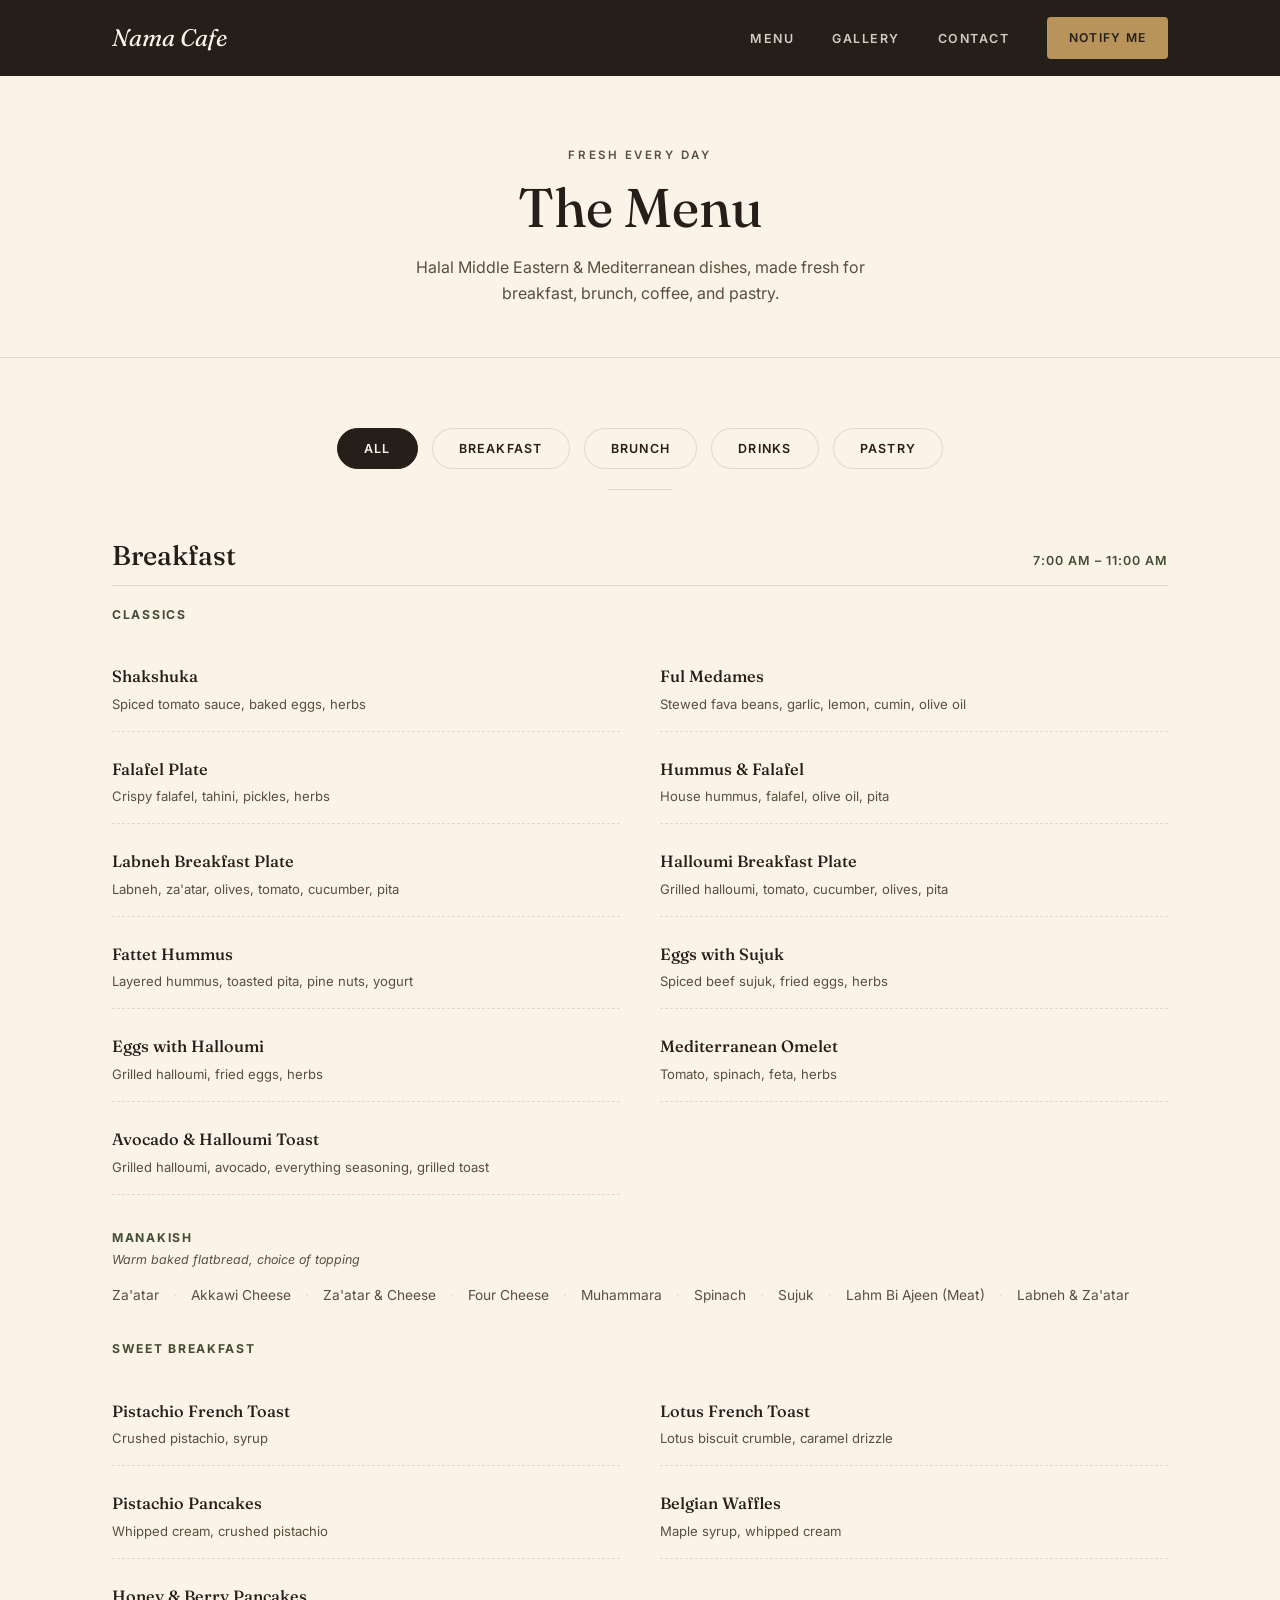
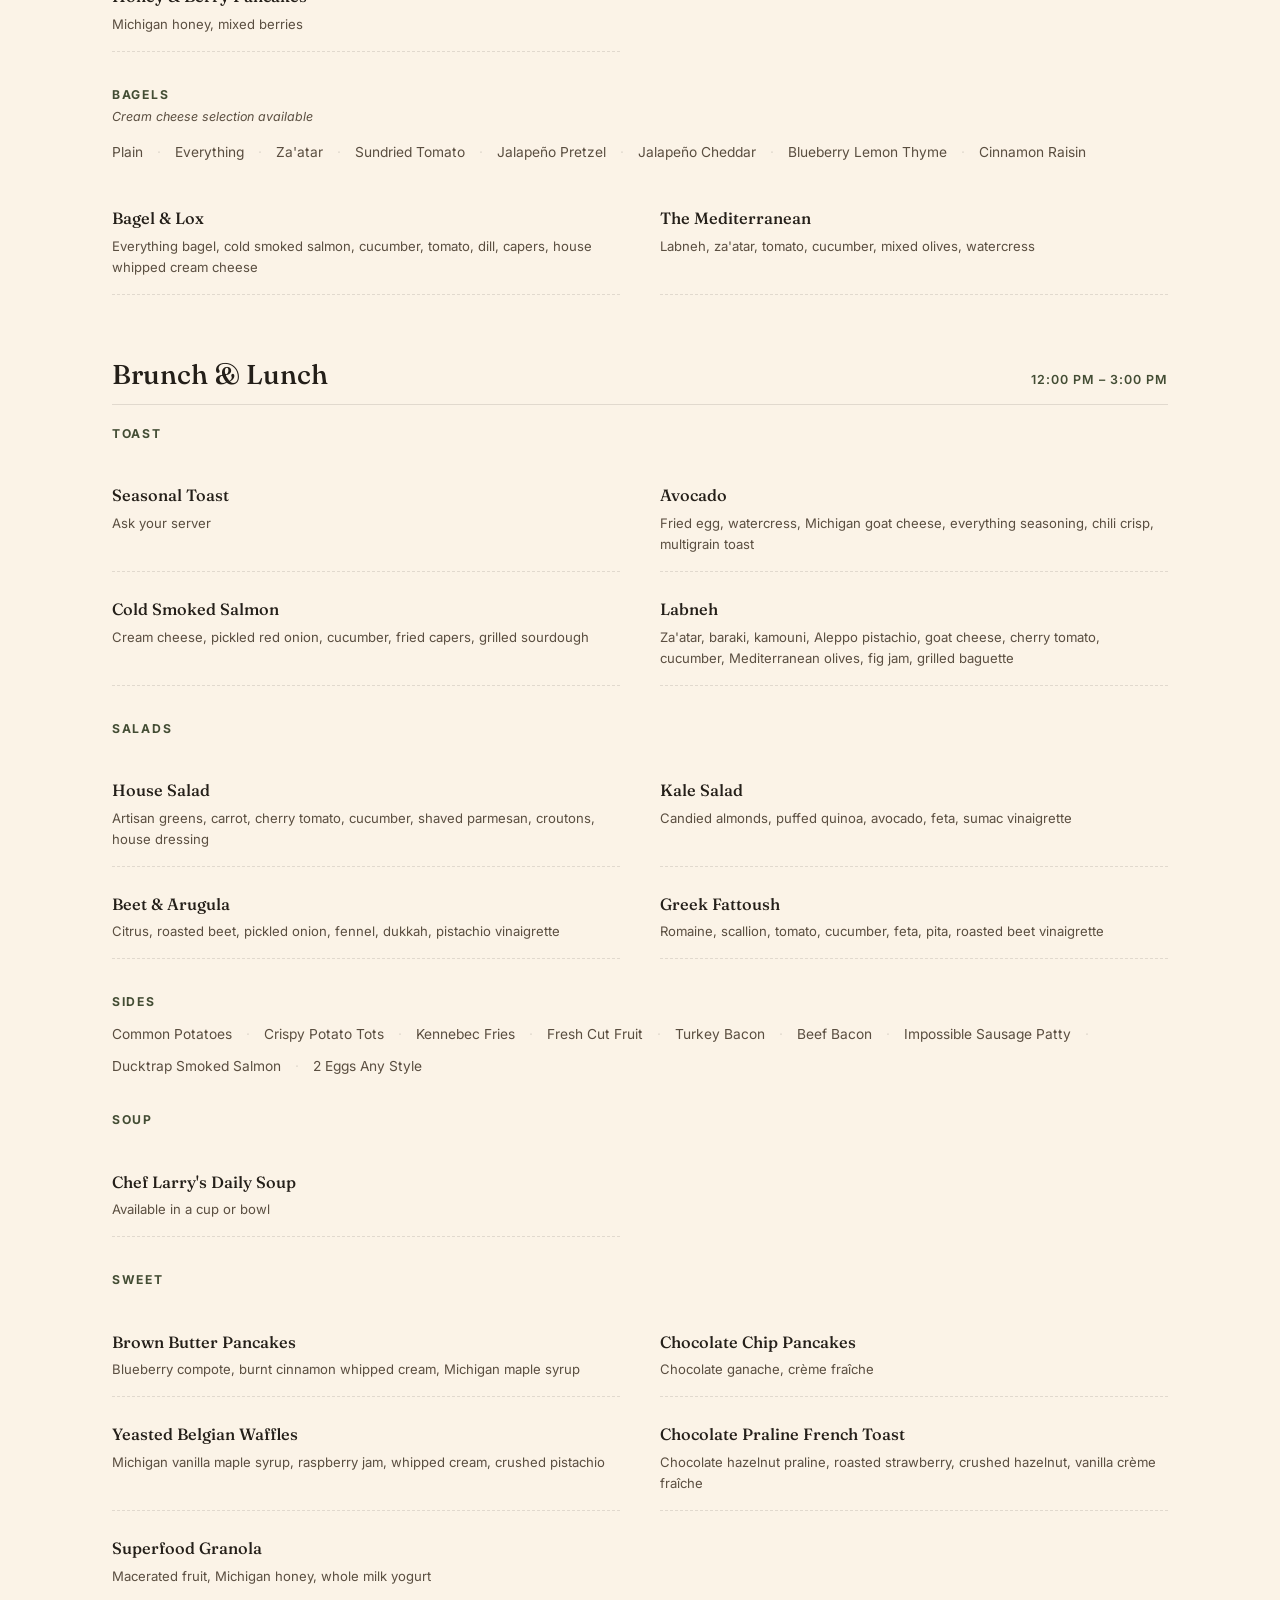
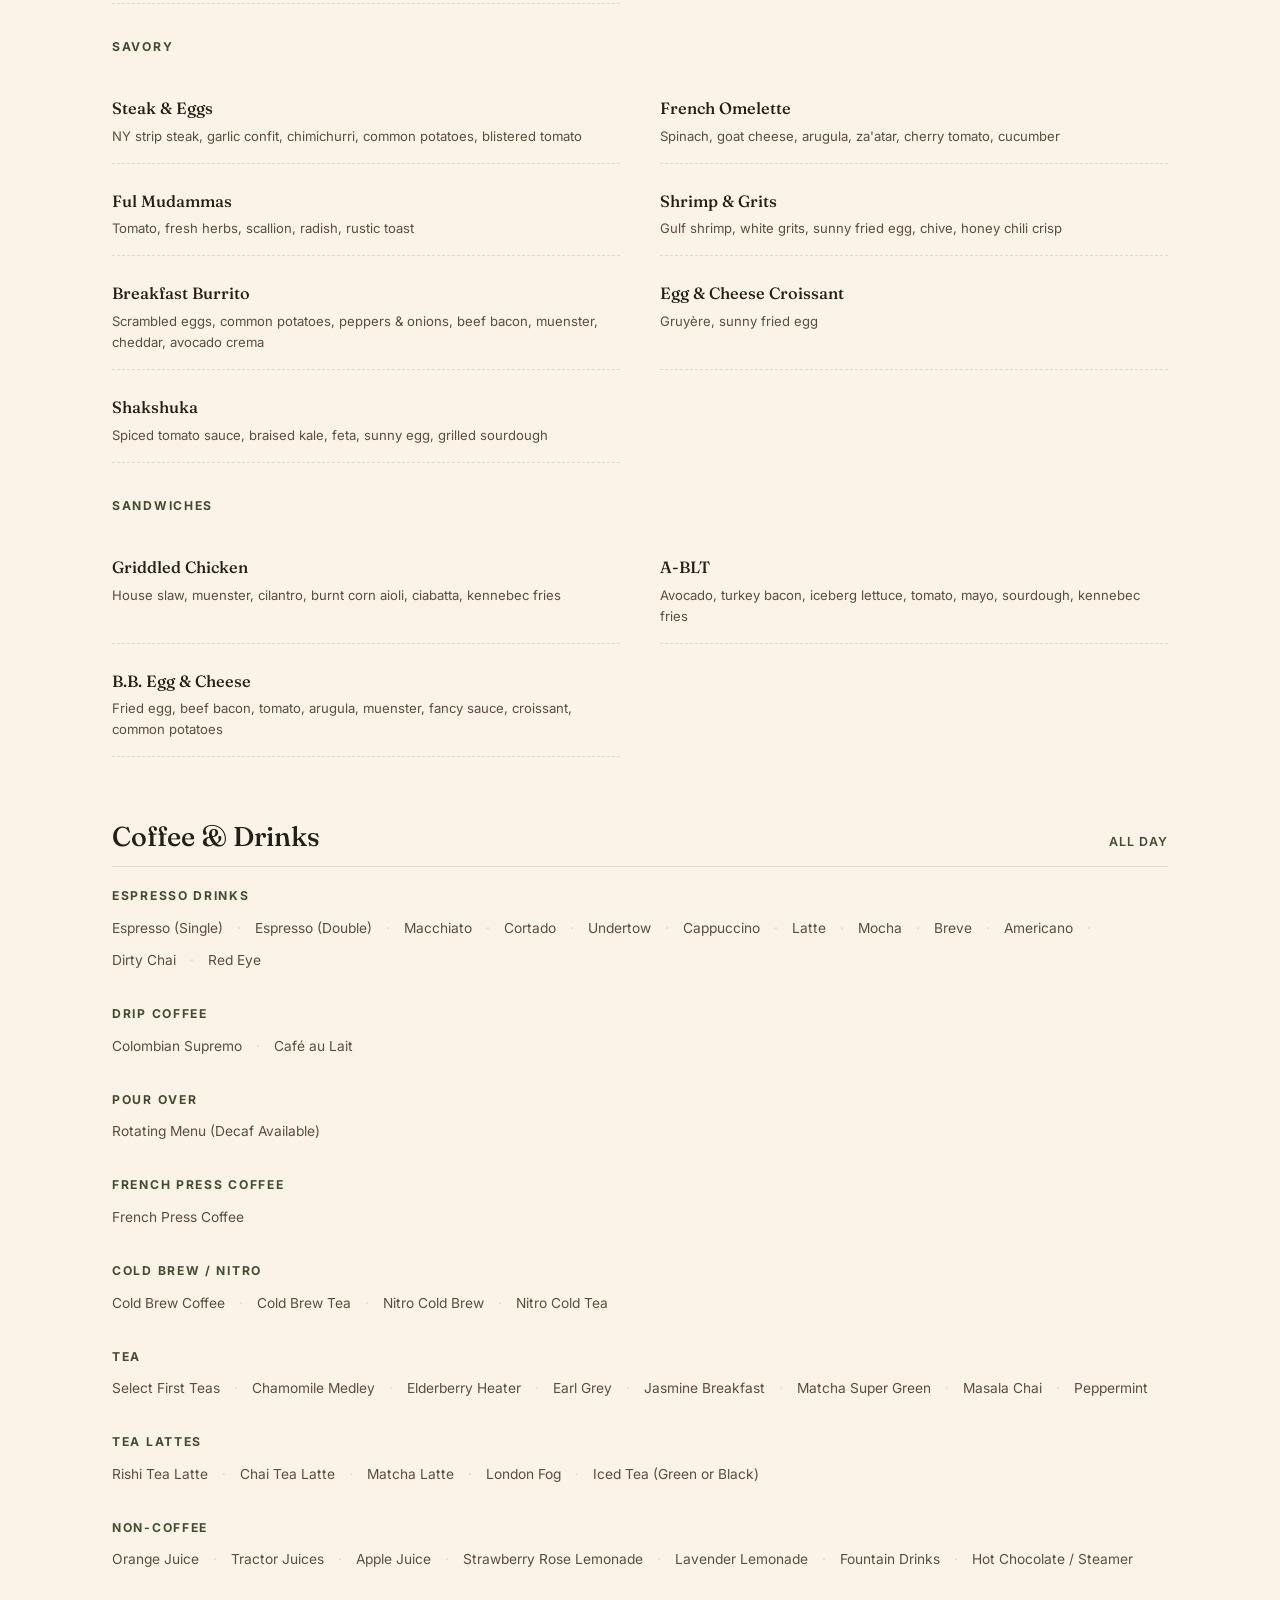
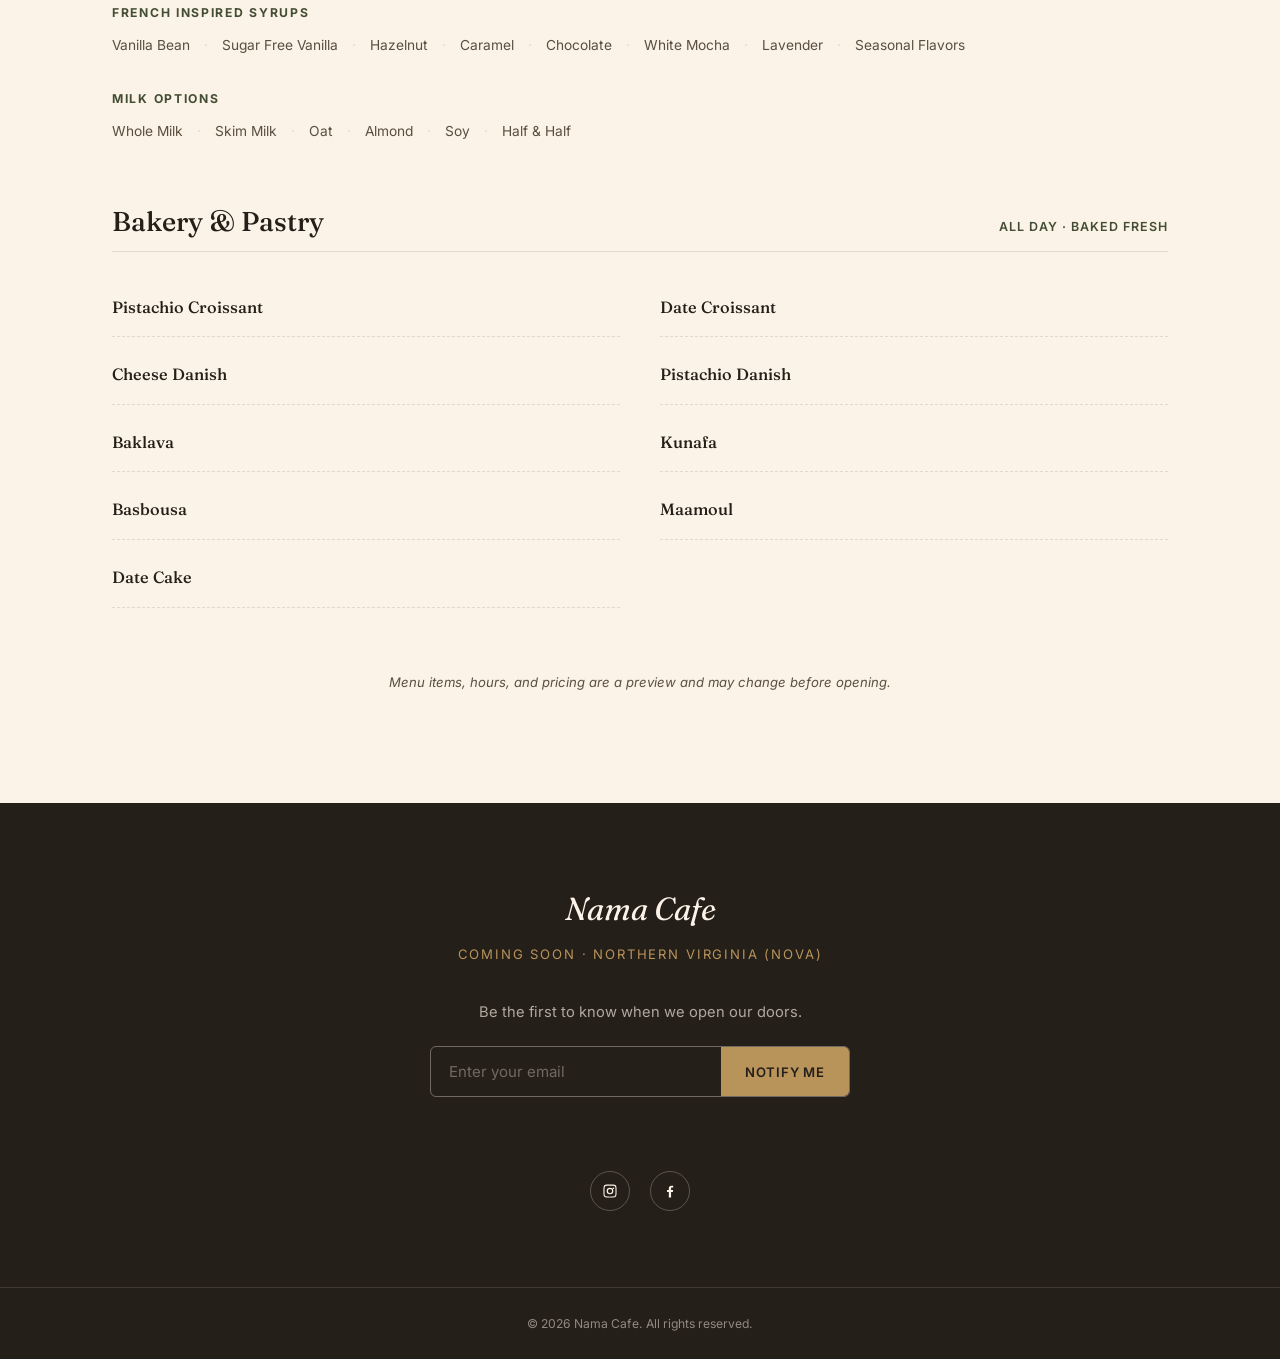
==== menu.html @ 5876f88d "Add full menu content with tabs" ====
<!DOCTYPE html>
<html lang="en">
<head>
<meta charset="UTF-8">
<meta name="viewport" content="width=device-width, initial-scale=1.0">
<title>Menu | Nama Cafe — Coming Soon to NOVA</title>
<meta name="description" content="Nama Cafe's halal Middle Eastern & Mediterranean menu — breakfast, brunch, drinks, and fresh-baked pastry.">
<link rel="preconnect" href="https://fonts.googleapis.com">
<link rel="preconnect" href="https://fonts.gstatic.com" crossorigin>
<link href="https://fonts.googleapis.com/css2?family=Fraunces:ital,opsz,wght@0,9..144,300;0,9..144,400;0,9..144,500;0,9..144,600;1,9..144,400;1,9..144,500&family=Inter:wght@400;500;600&display=swap" rel="stylesheet">
<link rel="stylesheet" href="style.css">
</head>
<body>

<!-- ================= HEADER ================= -->
<header class="site-header">
  <div class="container header-inner">
    <a href="index.html" class="header-logo">Nama Cafe</a>
    <div class="header-right">
      <ul class="nav-links">
        <li><a href="menu.html">Menu</a></li>
        <li><a href="index.html#gallery">Gallery</a></li>
        <li><a href="index.html#contact">Contact</a></li>
      </ul>
      <a href="index.html#contact" class="nav-cta">Notify Me</a>
    </div>
  </div>
</header>

<!-- ================= PAGE HERO ================= -->
<section class="page-hero">
  <div class="container">
    <p class="eyebrow">Fresh Every Day</p>
    <h1>The Menu</h1>
    <p>Halal Middle Eastern &amp; Mediterranean dishes, made fresh for breakfast, brunch, coffee, and pastry.</p>
  </div>
</section>

<!-- ================= MENU TABS + ITEMS ================= -->
<section class="menu-page-section">
  <div class="container">

    <div class="tab-bar" role="tablist" aria-label="Menu categories">
      <button class="tab-btn active" data-filter="all">All</button>
      <button class="tab-btn" data-filter="breakfast">Breakfast</button>
      <button class="tab-btn" data-filter="brunch">Brunch</button>
      <button class="tab-btn" data-filter="drinks">Drinks</button>
      <button class="tab-btn" data-filter="pastry">Pastry</button>
    </div>
    <div class="tab-divider"></div>


    <div class="category-block" data-category="breakfast">
      <div class="category-heading">
        <h2>Breakfast</h2>
        <span class="category-hours">7:00 AM &ndash; 11:00 AM</span>
      </div>

      <h3 class="subsection-heading first">Classics</h3>
      <div class="item-grid">
        <div class="menu-item-row">
          <div><span class="name">Shakshuka</span><span class="desc">Spiced tomato sauce, baked eggs, herbs</span></div>
        </div>
        <div class="menu-item-row">
          <div><span class="name">Ful Medames</span><span class="desc">Stewed fava beans, garlic, lemon, cumin, olive oil</span></div>
        </div>
        <div class="menu-item-row">
          <div><span class="name">Falafel Plate</span><span class="desc">Crispy falafel, tahini, pickles, herbs</span></div>
        </div>
        <div class="menu-item-row">
          <div><span class="name">Hummus &amp; Falafel</span><span class="desc">House hummus, falafel, olive oil, pita</span></div>
        </div>
        <div class="menu-item-row">
          <div><span class="name">Labneh Breakfast Plate</span><span class="desc">Labneh, za'atar, olives, tomato, cucumber, pita</span></div>
        </div>
        <div class="menu-item-row">
          <div><span class="name">Halloumi Breakfast Plate</span><span class="desc">Grilled halloumi, tomato, cucumber, olives, pita</span></div>
        </div>
        <div class="menu-item-row">
          <div><span class="name">Fattet Hummus</span><span class="desc">Layered hummus, toasted pita, pine nuts, yogurt</span></div>
        </div>
        <div class="menu-item-row">
          <div><span class="name">Eggs with Sujuk</span><span class="desc">Spiced beef sujuk, fried eggs, herbs</span></div>
        </div>
        <div class="menu-item-row">
          <div><span class="name">Eggs with Halloumi</span><span class="desc">Grilled halloumi, fried eggs, herbs</span></div>
        </div>
        <div class="menu-item-row">
          <div><span class="name">Mediterranean Omelet</span><span class="desc">Tomato, spinach, feta, herbs</span></div>
        </div>
        <div class="menu-item-row">
          <div><span class="name">Avocado &amp; Halloumi Toast</span><span class="desc">Grilled halloumi, avocado, everything seasoning, grilled toast</span></div>
        </div>
      </div>

      <h3 class="subsection-heading">Manakish</h3>
      <p class="chip-note">Warm baked flatbread, choice of topping</p><div class="chip-list"><span>Za'atar</span><span>Akkawi Cheese</span><span>Za'atar &amp; Cheese</span><span>Four Cheese</span><span>Muhammara</span><span>Spinach</span><span>Sujuk</span><span>Lahm Bi Ajeen (Meat)</span><span>Labneh &amp; Za'atar</span></div>

      <h3 class="subsection-heading">Sweet Breakfast</h3>
      <div class="item-grid">
        <div class="menu-item-row">
          <div><span class="name">Pistachio French Toast</span><span class="desc">Crushed pistachio, syrup</span></div>
        </div>
        <div class="menu-item-row">
          <div><span class="name">Lotus French Toast</span><span class="desc">Lotus biscuit crumble, caramel drizzle</span></div>
        </div>
        <div class="menu-item-row">
          <div><span class="name">Pistachio Pancakes</span><span class="desc">Whipped cream, crushed pistachio</span></div>
        </div>
        <div class="menu-item-row">
          <div><span class="name">Belgian Waffles</span><span class="desc">Maple syrup, whipped cream</span></div>
        </div>
        <div class="menu-item-row">
          <div><span class="name">Honey &amp; Berry Pancakes</span><span class="desc">Michigan honey, mixed berries</span></div>
        </div>
      </div>

      <h3 class="subsection-heading">Bagels</h3>
      <p class="chip-note">Cream cheese selection available</p><div class="chip-list"><span>Plain</span><span>Everything</span><span>Za'atar</span><span>Sundried Tomato</span><span>Jalape&ntilde;o Pretzel</span><span>Jalape&ntilde;o Cheddar</span><span>Blueberry Lemon Thyme</span><span>Cinnamon Raisin</span></div>
      <div class="item-grid">
        <div class="menu-item-row">
          <div><span class="name">Bagel &amp; Lox</span><span class="desc">Everything bagel, cold smoked salmon, cucumber, tomato, dill, capers, house whipped cream cheese</span></div>
        </div>
        <div class="menu-item-row">
          <div><span class="name">The Mediterranean</span><span class="desc">Labneh, za'atar, tomato, cucumber, mixed olives, watercress</span></div>
        </div>
      </div>
    </div>

    <div class="category-block" data-category="brunch">
      <div class="category-heading">
        <h2>Brunch &amp; Lunch</h2>
        <span class="category-hours">12:00 PM &ndash; 3:00 PM</span>
      </div>

      <h3 class="subsection-heading first">Toast</h3>
      <div class="item-grid">
        <div class="menu-item-row">
          <div><span class="name">Seasonal Toast</span><span class="desc">Ask your server</span></div>
        </div>
        <div class="menu-item-row">
          <div><span class="name">Avocado</span><span class="desc">Fried egg, watercress, Michigan goat cheese, everything seasoning, chili crisp, multigrain toast</span></div>
        </div>
        <div class="menu-item-row">
          <div><span class="name">Cold Smoked Salmon</span><span class="desc">Cream cheese, pickled red onion, cucumber, fried capers, grilled sourdough</span></div>
        </div>
        <div class="menu-item-row">
          <div><span class="name">Labneh</span><span class="desc">Za'atar, baraki, kamouni, Aleppo pistachio, goat cheese, cherry tomato, cucumber, Mediterranean olives, fig jam, grilled baguette</span></div>
        </div>
      </div>

      <h3 class="subsection-heading">Salads</h3>
      <div class="item-grid">
        <div class="menu-item-row">
          <div><span class="name">House Salad</span><span class="desc">Artisan greens, carrot, cherry tomato, cucumber, shaved parmesan, croutons, house dressing</span></div>
        </div>
        <div class="menu-item-row">
          <div><span class="name">Kale Salad</span><span class="desc">Candied almonds, puffed quinoa, avocado, feta, sumac vinaigrette</span></div>
        </div>
        <div class="menu-item-row">
          <div><span class="name">Beet &amp; Arugula</span><span class="desc">Citrus, roasted beet, pickled onion, fennel, dukkah, pistachio vinaigrette</span></div>
        </div>
        <div class="menu-item-row">
          <div><span class="name">Greek Fattoush</span><span class="desc">Romaine, scallion, tomato, cucumber, feta, pita, roasted beet vinaigrette</span></div>
        </div>
      </div>

      <h3 class="subsection-heading">Sides</h3>
      <div class="chip-list"><span>Common Potatoes</span><span>Crispy Potato Tots</span><span>Kennebec Fries</span><span>Fresh Cut Fruit</span><span>Turkey Bacon</span><span>Beef Bacon</span><span>Impossible Sausage Patty</span><span>Ducktrap Smoked Salmon</span><span>2 Eggs Any Style</span></div>

      <h3 class="subsection-heading">Soup</h3>
      <div class="item-grid">
        <div class="menu-item-row">
          <div><span class="name">Chef Larry's Daily Soup</span><span class="desc">Available in a cup or bowl</span></div>
        </div>
      </div>

      <h3 class="subsection-heading">Sweet</h3>
      <div class="item-grid">
        <div class="menu-item-row">
          <div><span class="name">Brown Butter Pancakes</span><span class="desc">Blueberry compote, burnt cinnamon whipped cream, Michigan maple syrup</span></div>
        </div>
        <div class="menu-item-row">
          <div><span class="name">Chocolate Chip Pancakes</span><span class="desc">Chocolate ganache, cr&egrave;me fra&icirc;che</span></div>
        </div>
        <div class="menu-item-row">
          <div><span class="name">Yeasted Belgian Waffles</span><span class="desc">Michigan vanilla maple syrup, raspberry jam, whipped cream, crushed pistachio</span></div>
        </div>
        <div class="menu-item-row">
          <div><span class="name">Chocolate Praline French Toast</span><span class="desc">Chocolate hazelnut praline, roasted strawberry, crushed hazelnut, vanilla cr&egrave;me fra&icirc;che</span></div>
        </div>
        <div class="menu-item-row">
          <div><span class="name">Superfood Granola</span><span class="desc">Macerated fruit, Michigan honey, whole milk yogurt</span></div>
        </div>
      </div>

      <h3 class="subsection-heading">Savory</h3>
      <div class="item-grid">
        <div class="menu-item-row">
          <div><span class="name">Steak &amp; Eggs</span><span class="desc">NY strip steak, garlic confit, chimichurri, common potatoes, blistered tomato</span></div>
        </div>
        <div class="menu-item-row">
          <div><span class="name">French Omelette</span><span class="desc">Spinach, goat cheese, arugula, za'atar, cherry tomato, cucumber</span></div>
        </div>
        <div class="menu-item-row">
          <div><span class="name">Ful Mudammas</span><span class="desc">Tomato, fresh herbs, scallion, radish, rustic toast</span></div>
        </div>
        <div class="menu-item-row">
          <div><span class="name">Shrimp &amp; Grits</span><span class="desc">Gulf shrimp, white grits, sunny fried egg, chive, honey chili crisp</span></div>
        </div>
        <div class="menu-item-row">
          <div><span class="name">Breakfast Burrito</span><span class="desc">Scrambled eggs, common potatoes, peppers &amp; onions, beef bacon, muenster, cheddar, avocado crema</span></div>
        </div>
        <div class="menu-item-row">
          <div><span class="name">Egg &amp; Cheese Croissant</span><span class="desc">Gruy&egrave;re, sunny fried egg</span></div>
        </div>
        <div class="menu-item-row">
          <div><span class="name">Shakshuka</span><span class="desc">Spiced tomato sauce, braised kale, feta, sunny egg, grilled sourdough</span></div>
        </div>
      </div>

      <h3 class="subsection-heading">Sandwiches</h3>
      <div class="item-grid">
        <div class="menu-item-row">
          <div><span class="name">Griddled Chicken</span><span class="desc">House slaw, muenster, cilantro, burnt corn aioli, ciabatta, kennebec fries</span></div>
        </div>
        <div class="menu-item-row">
          <div><span class="name">A-BLT</span><span class="desc">Avocado, turkey bacon, iceberg lettuce, tomato, mayo, sourdough, kennebec fries</span></div>
        </div>
        <div class="menu-item-row">
          <div><span class="name">B.B. Egg &amp; Cheese</span><span class="desc">Fried egg, beef bacon, tomato, arugula, muenster, fancy sauce, croissant, common potatoes</span></div>
        </div>
      </div>
    </div>

    <div class="category-block" data-category="drinks">
      <div class="category-heading">
        <h2>Coffee &amp; Drinks</h2>
        <span class="category-hours">All Day</span>
      </div>

      <h3 class="subsection-heading first">Espresso Drinks</h3>
      <div class="chip-list"><span>Espresso (Single)</span><span>Espresso (Double)</span><span>Macchiato</span><span>Cortado</span><span>Undertow</span><span>Cappuccino</span><span>Latte</span><span>Mocha</span><span>Breve</span><span>Americano</span><span>Dirty Chai</span><span>Red Eye</span></div>

      <h3 class="subsection-heading">Drip Coffee</h3>
      <div class="chip-list"><span>Colombian Supremo</span><span>Caf&eacute; au Lait</span></div>

      <h3 class="subsection-heading">Pour Over</h3>
      <div class="chip-list"><span>Rotating Menu (Decaf Available)</span></div>

      <h3 class="subsection-heading">French Press Coffee</h3>
      <div class="chip-list"><span>French Press Coffee</span></div>

      <h3 class="subsection-heading">Cold Brew / Nitro</h3>
      <div class="chip-list"><span>Cold Brew Coffee</span><span>Cold Brew Tea</span><span>Nitro Cold Brew</span><span>Nitro Cold Tea</span></div>

      <h3 class="subsection-heading">Tea</h3>
      <div class="chip-list"><span>Select First Teas</span><span>Chamomile Medley</span><span>Elderberry Heater</span><span>Earl Grey</span><span>Jasmine Breakfast</span><span>Matcha Super Green</span><span>Masala Chai</span><span>Peppermint</span></div>

      <h3 class="subsection-heading">Tea Lattes</h3>
      <div class="chip-list"><span>Rishi Tea Latte</span><span>Chai Tea Latte</span><span>Matcha Latte</span><span>London Fog</span><span>Iced Tea (Green or Black)</span></div>

      <h3 class="subsection-heading">Non-Coffee</h3>
      <div class="chip-list"><span>Orange Juice</span><span>Tractor Juices</span><span>Apple Juice</span><span>Strawberry Rose Lemonade</span><span>Lavender Lemonade</span><span>Fountain Drinks</span><span>Hot Chocolate / Steamer</span></div>

      <h3 class="subsection-heading">French Inspired Syrups</h3>
      <div class="chip-list"><span>Vanilla Bean</span><span>Sugar Free Vanilla</span><span>Hazelnut</span><span>Caramel</span><span>Chocolate</span><span>White Mocha</span><span>Lavender</span><span>Seasonal Flavors</span></div>

      <h3 class="subsection-heading">Milk Options</h3>
      <div class="chip-list"><span>Whole Milk</span><span>Skim Milk</span><span>Oat</span><span>Almond</span><span>Soy</span><span>Half &amp; Half</span></div>
    </div>

    <div class="category-block" data-category="pastry">
      <div class="category-heading">
        <h2>Bakery &amp; Pastry</h2>
        <span class="category-hours">All Day &middot; Baked Fresh</span>
      </div>
      <div class="item-grid">
        <div class="menu-item-row">
          <div><span class="name">Pistachio Croissant</span></div>
        </div>
        <div class="menu-item-row">
          <div><span class="name">Date Croissant</span></div>
        </div>
        <div class="menu-item-row">
          <div><span class="name">Cheese Danish</span></div>
        </div>
        <div class="menu-item-row">
          <div><span class="name">Pistachio Danish</span></div>
        </div>
        <div class="menu-item-row">
          <div><span class="name">Baklava</span></div>
        </div>
        <div class="menu-item-row">
          <div><span class="name">Kunafa</span></div>
        </div>
        <div class="menu-item-row">
          <div><span class="name">Basbousa</span></div>
        </div>
        <div class="menu-item-row">
          <div><span class="name">Maamoul</span></div>
        </div>
        <div class="menu-item-row">
          <div><span class="name">Date Cake</span></div>
        </div>
      </div>
    </div>


    <p class="menu-page-note">Menu items, hours, and pricing are a preview and may change before opening.</p>
  </div>
</section>

<!-- ================= FOOTER ================= -->
<footer id="contact">
  <div class="container footer-inner">
    <div class="footer-word">Nama Cafe</div>
    <div class="footer-location">Coming Soon &middot; Northern Virginia (NOVA)</div>

    <p class="footer-form-note">Be the first to know when we open our doors.</p>
    <form class="notify-form" id="notifyFormFooter">
      <input type="email" required placeholder="Enter your email" aria-label="Email address">
      <button type="submit">Notify Me</button>
    </form>
    <p class="notify-note" id="notifyNoteFooter"></p>

    <div class="socials">
      <a href="#" aria-label="Instagram">
        <svg viewBox="0 0 24 24"><path d="M12 2.2c3.2 0 3.6 0 4.85.07 3.25.15 4.77 1.69 4.92 4.92.06 1.25.07 1.63.07 4.81 0 3.19-.01 3.56-.07 4.81-.15 3.23-1.66 4.77-4.92 4.92-1.25.06-1.63.07-4.85.07-3.2 0-3.6-.01-4.85-.07-3.26-.15-4.77-1.7-4.92-4.92-.06-1.25-.07-1.62-.07-4.81 0-3.18.01-3.56.07-4.81C2.38 3.96 3.9 2.42 7.15 2.27 8.4 2.2 8.8 2.2 12 2.2Zm0 1.8c-3.14 0-3.5.01-4.73.07-2.27.1-3.32 1.17-3.42 3.42-.06 1.23-.07 1.6-.07 4.73 0 3.14.01 3.5.07 4.73.1 2.25 1.15 3.32 3.42 3.42 1.23.06 1.59.07 4.73.07 3.14 0 3.5-.01 4.73-.07 2.26-.1 3.32-1.16 3.42-3.42.06-1.23.07-1.59.07-4.73 0-3.13-.01-3.5-.07-4.73-.1-2.25-1.16-3.32-3.42-3.42C15.5 4.01 15.14 4 12 4Zm0 3.05a5 5 0 1 1 0 10 5 5 0 0 1 0-10Zm0 1.8a3.2 3.2 0 1 0 0 6.4 3.2 3.2 0 0 0 0-6.4Zm5.2-2a1.15 1.15 0 1 1 0 2.3 1.15 1.15 0 0 1 0-2.3Z"/></svg>
      </a>
      <a href="#" aria-label="Facebook">
        <svg viewBox="0 0 24 24"><path d="M13.6 21.6v-8.03h2.7l.4-3.13h-3.1V8.44c0-.9.25-1.52 1.55-1.52h1.66V4.13C15.87 4.06 15 4 13.95 4c-2.2 0-3.7 1.34-3.7 3.8v2.64H7.55v3.13h2.7v8.03h3.35Z"/></svg>
      </a>
    </div>
  </div>

  <div class="footer-bottom">
    &copy; 2026 Nama Cafe. All rights reserved.
  </div>
</footer>

<script>
  // Notify form
  var form = document.getElementById('notifyFormFooter');
  var note = document.getElementById('notifyNoteFooter');
  form.addEventListener('submit', function(e){
    e.preventDefault();
    var email = form.querySelector('input[type="email"]').value;
    note.textContent = "Thanks — we'll email " + email + " the moment we open.";
    note.classList.add('success');
    form.querySelector('input[type="email"]').value = '';
  });

  // Tab filtering
  var tabs = document.querySelectorAll('.tab-btn');
  var blocks = document.querySelectorAll('.category-block');
  tabs.forEach(function(tab){
    tab.addEventListener('click', function(){
      tabs.forEach(function(t){ t.classList.remove('active'); });
      tab.classList.add('active');
      var filter = tab.getAttribute('data-filter');
      blocks.forEach(function(block){
        if(filter === 'all' || block.getAttribute('data-category') === filter){
          block.style.display = '';
        } else {
          block.style.display = 'none';
        }
      });
    });
  });
</script>

</body>
</html>
---- style.css ----
:root{
    --cream:#FBF3E7;
    --cream-deep:#F1E3CE;
    --charcoal:#241F19;
    --charcoal-soft:#5A4E40;
    --gold:#B8935A;
    --gold-deep:#8C6A3A;
    --olive:#5E6B49;
    --olive-deep:#434D34;
    --border-soft: rgba(36,31,25,0.12);
  }

  *{margin:0;padding:0;box-sizing:border-box;}

  html{scroll-behavior:smooth;}
  @media (prefers-reduced-motion: reduce){
    html{scroll-behavior:auto;}
    *{animation-duration:0.001ms !important; animation-iteration-count:1 !important; transition-duration:0.001ms !important;}
  }

  body{
    background:var(--cream);
    color:var(--charcoal);
    font-family:'Inter', sans-serif;
    line-height:1.6;
    -webkit-font-smoothing:antialiased;
  }

  a{color:inherit;}
  img{display:block;max-width:100%;}

  :focus-visible{
    outline:2px solid var(--olive);
    outline-offset:3px;
  }

  .eyebrow{
    font-family:'Inter', sans-serif;
    font-size:0.72rem;
    font-weight:600;
    letter-spacing:0.22em;
    text-transform:uppercase;
    color:var(--olive-deep);
  }

  .eyebrow.on-dark{color:var(--gold);}

  h1,h2,h3{
    font-family:'Fraunces', serif;
    font-weight:500;
    line-height:1.12;
    color:var(--charcoal);
  }

  h2{
    font-size:clamp(2rem, 4vw, 2.9rem);
    font-weight:450;
  }

  .container{
    max-width:1120px;
    margin:0 auto;
    padding:0 32px;
  }

  section{
    padding:104px 0;
  }

  /* ---------- HEADER ---------- */
  .site-header{
    position:sticky;
    top:0;
    z-index:50;
    background:var(--charcoal);
    padding:0;
  }
  .header-inner{
    display:flex;
    align-items:center;
    justify-content:space-between;
    height:76px;
  }
  .header-logo{
    font-family:'Fraunces', serif;
    font-style:italic;
    font-weight:400;
    font-size:1.5rem;
    color:var(--cream);
    text-decoration:none;
    white-space:nowrap;
  }
  .nav-links{
    display:flex;
    align-items:center;
    gap:38px;
    list-style:none;
  }
  .nav-links a{
    font-family:'Inter', sans-serif;
    font-size:0.78rem;
    font-weight:600;
    letter-spacing:0.12em;
    text-transform:uppercase;
    color:rgba(251,243,231,0.82);
    text-decoration:none;
    transition:color 0.2s ease;
  }
  .nav-links a:hover{color:var(--gold);}

  .header-right{
    display:flex;
    align-items:center;
    gap:38px;
  }

  .nav-cta{
    background:var(--gold);
    color:var(--charcoal);
    padding:11px 22px;
    border-radius:4px;
    font-family:'Inter', sans-serif;
    font-size:0.76rem;
    font-weight:600;
    letter-spacing:0.1em;
    text-transform:uppercase;
    text-decoration:none;
    white-space:nowrap;
    transition:background 0.2s ease, color 0.2s ease;
  }
  .nav-cta:hover{background:var(--gold-deep); color:var(--cream);}

  @media (max-width: 760px){
    .nav-links{display:none;}
    .header-inner{height:66px;}
    .header-logo{font-size:1.25rem;}
    .hero{min-height:calc(100vh - 66px);}
  }

  /* ---------- Branch SVG divider ---------- */
  .branch-divider{
    display:flex;
    align-items:center;
    justify-content:center;
    gap:18px;
    margin:36px 0;
  }
  .branch-divider .line{
    height:1px;
    width:64px;
    background:var(--border-soft);
  }
  .branch-divider.on-dark .line{background:rgba(251,243,231,0.18);}
  .branch-divider svg{width:34px;height:16px;flex-shrink:0;}

  /* ---------- HERO ---------- */
  .hero{
    min-height:calc(100vh - 76px);
    display:flex;
    align-items:center;
    justify-content:center;
    position:relative;
    overflow:hidden;
    padding:64px 32px;
    text-align:center;
  }

  .hero-branch-bg{
    position:absolute;
    opacity:0.09;
    pointer-events:none;
  }
  .hero-branch-bg.tl{top:-40px; left:-60px; width:340px; transform:rotate(-18deg) scaleX(-1);}
  .hero-branch-bg.br{bottom:-50px; right:-70px; width:380px; transform:rotate(12deg);}

  .hero-inner{
    max-width:640px;
    display:flex;
    flex-direction:column;
    align-items:center;
    position:relative;
    z-index:2;
  }

  .hero-logo{
    width:min(84vw, 460px);
    margin-bottom:6px;
  }

  .hero-sub{
    font-size:1.06rem;
    color:var(--charcoal-soft);
    max-width:460px;
    margin:22px 0 34px;
  }

  .badge{
    display:inline-flex;
    align-items:center;
    gap:10px;
    padding:9px 20px;
    border:1px solid var(--border-soft);
    border-radius:100px;
    font-size:0.72rem;
    font-weight:600;
    letter-spacing:0.18em;
    text-transform:uppercase;
    color:var(--olive-deep);
    margin-bottom:30px;
    background:rgba(255,255,255,0.4);
  }
  .badge .dot{
    width:6px;height:6px;border-radius:50%;
    background:var(--gold);
    display:inline-block;
  }

  /* Notify form */
  .notify-form{
    display:flex;
    width:100%;
    max-width:420px;
    gap:0;
    border:1px solid var(--charcoal);
    border-radius:6px;
    overflow:hidden;
  }
  .notify-form input[type="email"]{
    flex:1;
    border:none;
    background:transparent;
    padding:15px 18px;
    font-family:'Inter', sans-serif;
    font-size:0.94rem;
    color:var(--charcoal);
  }
  .notify-form input[type="email"]::placeholder{color:var(--charcoal-soft); opacity:0.7;}
  .notify-form input[type="email"]:focus{outline:none;}
  .notify-form button{
    border:none;
    background:var(--charcoal);
    color:var(--cream);
    padding:15px 24px;
    font-family:'Inter', sans-serif;
    font-size:0.82rem;
    font-weight:600;
    letter-spacing:0.06em;
    text-transform:uppercase;
    cursor:pointer;
    transition:background 0.2s ease;
    white-space:nowrap;
  }
  .notify-form button:hover{background:var(--olive-deep);}

  .notify-note{
    font-size:0.8rem;
    color:var(--charcoal-soft);
    margin-top:14px;
    min-height:1.2em;
  }
  .notify-note.success{color:var(--olive-deep); font-weight:600;}

  .scroll-cue{
    position:absolute;
    bottom:30px;
    left:50%;
    transform:translateX(-50%);
    font-size:0.68rem;
    letter-spacing:0.2em;
    text-transform:uppercase;
    color:var(--charcoal-soft);
    opacity:0.6;
  }

  /* ---------- STORY ---------- */
  .story{
    background:var(--cream);
  }
  .story-grid{
    display:grid;
    grid-template-columns:1.1fr 0.9fr;
    gap:72px;
    align-items:center;
  }
  .story h2{margin:14px 0 22px;}
  .story p{color:var(--charcoal-soft); font-size:1.02rem; max-width:480px;}

  .story-visual{
    background:var(--cream-deep);
    border-radius:4px;
    aspect-ratio:4/5;
    display:flex;
    align-items:center;
    justify-content:center;
    position:relative;
  }
  .story-visual svg{width:52%;}

  .pillars{
    display:grid;
    grid-template-columns:repeat(3,1fr);
    gap:28px;
    margin-top:44px;
  }
  .pillar{
    border-top:1px solid var(--border-soft);
    padding-top:16px;
  }
  .pillar-label{
    font-family:'Fraunces', serif;
    font-size:1.06rem;
    font-weight:500;
    margin-bottom:6px;
  }
  .pillar-desc{
    font-size:0.88rem;
    color:var(--charcoal-soft);
  }

  /* ---------- MENU ---------- */
  .menu-section{
    background:var(--cream-deep);
  }
  .menu-head{
    text-align:center;
    max-width:560px;
    margin:0 auto 60px;
  }
  .menu-head h2{margin:14px 0 16px;}
  .menu-head p{color:var(--charcoal-soft);}

  .menu-note{
    text-align:center;
    font-size:0.82rem;
    color:var(--charcoal-soft);
    font-style:italic;
    max-width:520px;
    margin:10px auto 0;
  }

  .menu-grid{
    display:grid;
    grid-template-columns:repeat(3,1fr);
    gap:40px;
  }
  .menu-card{
    background:var(--cream);
    border:1px solid var(--border-soft);
    border-radius:6px;
    padding:36px 30px;
  }
  .menu-card h3{
    font-size:1.28rem;
    margin-bottom:4px;
  }
  .menu-card .eyebrow{display:block; margin-bottom:10px;}
  .menu-list{
    list-style:none;
    margin-top:22px;
    display:flex;
    flex-direction:column;
    gap:18px;
  }
  .menu-list li{
    display:flex;
    justify-content:space-between;
    align-items:baseline;
    gap:14px;
    border-bottom:1px dashed var(--border-soft);
    padding-bottom:14px;
  }
  .menu-item-name{
    font-family:'Fraunces', serif;
    font-size:0.98rem;
    font-weight:500;
  }
  .menu-item-desc{
    font-size:0.8rem;
    color:var(--charcoal-soft);
    display:block;
    margin-top:3px;
    font-family:'Inter', sans-serif;
  }
  .menu-item-price{
    font-size:0.88rem;
    color:var(--olive-deep);
    font-weight:600;
    white-space:nowrap;
  }

  /* ---------- GALLERY ---------- */
  .gallery-section{background:var(--cream);}
  .gallery-head{text-align:center; max-width:520px; margin:0 auto 52px;}
  .gallery-head h2{margin:14px 0 12px;}
  .gallery-head p{color:var(--charcoal-soft);}

  .gallery-grid{
    display:grid;
    grid-template-columns:repeat(3,1fr);
    gap:18px;
  }
  .gallery-tile{
    aspect-ratio:1/1;
    border:1.5px dashed var(--border-soft);
    border-radius:4px;
    display:flex;
    flex-direction:column;
    align-items:center;
    justify-content:center;
    gap:10px;
    background:var(--cream-deep);
  }
  .gallery-tile svg{width:30px; opacity:0.55;}
  .gallery-tile span{
    font-size:0.72rem;
    letter-spacing:0.1em;
    text-transform:uppercase;
    color:var(--charcoal-soft);
    font-weight:600;
  }

  /* ---------- REVIEWS ---------- */
  .reviews-section{
    background:var(--charcoal);
    color:var(--cream);
    text-align:center;
  }
  .reviews-section .quote-mark{
    font-family:'Fraunces', serif;
    font-size:3.6rem;
    color:var(--gold);
    line-height:1;
    margin-bottom:8px;
  }
  .reviews-section h2{
    color:var(--cream);
    max-width:600px;
    margin:0 auto 18px;
    font-size:clamp(1.6rem, 3vw, 2.2rem);
  }
  .reviews-section p{
    color:rgba(251,243,231,0.7);
    max-width:460px;
    margin:0 auto;
  }

  /* ---------- FOOTER ---------- */
  footer{
    background:var(--charcoal);
    color:var(--cream);
    padding-top:0;
  }
  .footer-inner{
    padding:80px 0 40px;
    text-align:center;
  }
  .footer-word{
    font-family:'Fraunces', serif;
    font-style:italic;
    font-weight:400;
    font-size:2rem;
    color:var(--cream);
    margin-bottom:10px;
  }
  .footer-location{
    font-size:0.82rem;
    letter-spacing:0.14em;
    text-transform:uppercase;
    color:var(--gold);
    margin-bottom:36px;
  }

  .footer-form-note{
    color:rgba(251,243,231,0.65);
    font-size:0.92rem;
    max-width:420px;
    margin:0 auto 22px;
  }

  footer .notify-form{
    border-color:rgba(251,243,231,0.35);
    max-width:420px;
    margin:0 auto;
  }
  footer .notify-form input[type="email"]{color:var(--cream);}
  footer .notify-form input[type="email"]::placeholder{color:rgba(251,243,231,0.5);}
  footer .notify-form button{
    background:var(--gold);
    color:var(--charcoal);
  }
  footer .notify-form button:hover{background:var(--gold-deep); color:var(--cream);}
  footer .notify-note{color:rgba(251,243,231,0.6);}
  footer .notify-note.success{color:var(--gold); font-weight:600;}

  .socials{
    display:flex;
    justify-content:center;
    gap:20px;
    margin:44px 0 36px;
  }
  .socials a{
    width:40px;height:40px;
    border:1px solid rgba(251,243,231,0.25);
    border-radius:50%;
    display:flex;
    align-items:center;
    justify-content:center;
    transition:border-color 0.2s ease, background 0.2s ease;
    text-decoration:none;
  }
  .socials a:hover{border-color:var(--gold); background:rgba(184,147,90,0.12);}
  .socials svg{width:16px;height:16px;fill:var(--cream);}

  .footer-bottom{
    border-top:1px solid rgba(251,243,231,0.12);
    padding:26px 0;
    text-align:center;
    font-size:0.76rem;
    color:rgba(251,243,231,0.5);
  }

  /* ---------- RESPONSIVE ---------- */
  @media (max-width: 860px){
    section{padding:76px 0;}
    .story-grid{grid-template-columns:1fr; gap:44px;}
    .story-visual{order:-1; aspect-ratio:16/9;}
    .pillars{grid-template-columns:1fr; gap:22px;}
    .menu-grid{grid-template-columns:1fr; gap:26px;}
    .gallery-grid{grid-template-columns:repeat(2,1fr);}
    .notify-form{flex-direction:column; border-radius:8px;}
    .notify-form button{padding:14px;}
  }

  @media (max-width: 480px){
    .container{padding:0 22px;}
    .gallery-grid{grid-template-columns:repeat(2,1fr); gap:12px;}
  }

/* ---------- MENU PAGE ---------- */
.page-hero{
  padding:70px 0 50px;
  text-align:center;
  border-bottom:1px solid var(--border-soft);
}
.page-hero h1{
  font-family:'Fraunces', serif;
  font-weight:450;
  font-size:clamp(2.4rem, 5vw, 3.4rem);
  margin:14px 0 16px;
}
.page-hero p{
  color:var(--charcoal-soft);
  max-width:520px;
  margin:0 auto;
}

.menu-page-section{
  padding:70px 0 110px;
}

.tab-bar{
  display:flex;
  flex-wrap:wrap;
  justify-content:center;
  gap:14px;
  margin-bottom:20px;
}
.tab-btn{
  border:1px solid var(--border-soft);
  background:var(--cream);
  color:var(--charcoal);
  padding:12px 26px;
  border-radius:100px;
  font-family:'Inter', sans-serif;
  font-size:0.78rem;
  font-weight:600;
  letter-spacing:0.1em;
  text-transform:uppercase;
  cursor:pointer;
  transition:background 0.2s ease, color 0.2s ease, border-color 0.2s ease;
}
.tab-btn:hover{border-color:var(--gold);}
.tab-btn.active{
  background:var(--charcoal);
  color:var(--cream);
  border-color:var(--charcoal);
}

.tab-divider{
  width:64px;
  height:1px;
  background:var(--border-soft);
  margin:0 auto 50px;
}

.category-block{
  margin-bottom:64px;
}
.category-block:last-child{margin-bottom:0;}

.category-heading{
  display:flex;
  align-items:baseline;
  justify-content:space-between;
  flex-wrap:wrap;
  gap:10px;
  margin-bottom:8px;
  border-bottom:1px solid var(--border-soft);
  padding-bottom:14px;
}
.category-heading h2{
  font-size:1.7rem;
  font-weight:500;
}
.category-hours{
  font-family:'Inter', sans-serif;
  font-size:0.78rem;
  font-weight:600;
  letter-spacing:0.08em;
  text-transform:uppercase;
  color:var(--olive-deep);
}

.item-grid{
  display:grid;
  grid-template-columns:repeat(2, 1fr);
  gap:8px 40px;
  margin-top:26px;
}
.menu-item-row{
  display:flex;
  justify-content:space-between;
  align-items:baseline;
  gap:16px;
  padding:16px 0;
  border-bottom:1px dashed var(--border-soft);
}
.menu-item-row .name{
  font-family:'Fraunces', serif;
  font-size:1.02rem;
  font-weight:500;
}
.menu-item-row .desc{
  display:block;
  font-family:'Inter', sans-serif;
  font-size:0.82rem;
  color:var(--charcoal-soft);
  margin-top:4px;
  font-weight:400;
}
.menu-item-row .price{
  font-size:0.9rem;
  font-weight:600;
  color:var(--olive-deep);
  white-space:nowrap;
}

.menu-page-note{
  text-align:center;
  font-size:0.82rem;
  color:var(--charcoal-soft);
  font-style:italic;
  margin-top:60px;
}

@media (max-width: 760px){
  .item-grid{grid-template-columns:1fr;}
  .page-hero{padding:50px 0 36px;}
}

/* ---------- MENU SUBSECTIONS ---------- */
.subsection-heading{
  font-family:'Inter', sans-serif;
  font-size:0.76rem;
  font-weight:700;
  letter-spacing:0.14em;
  text-transform:uppercase;
  color:var(--olive-deep);
  margin:36px 0 6px;
}
.subsection-heading.first{margin-top:22px;}

.chip-list{
  display:flex;
  flex-wrap:wrap;
  gap:10px 14px;
  margin:14px 0 8px;
}
.chip-list span{
  font-family:'Inter', sans-serif;
  font-size:0.86rem;
  color:var(--charcoal-soft);
}
.chip-list span:not(:last-child)::after{
  content:"\00b7";
  margin-left:14px;
  color:var(--border-soft);
}
.chip-note{
  font-size:0.78rem;
  color:var(--charcoal-soft);
  font-style:italic;
  margin-bottom:4px;
}
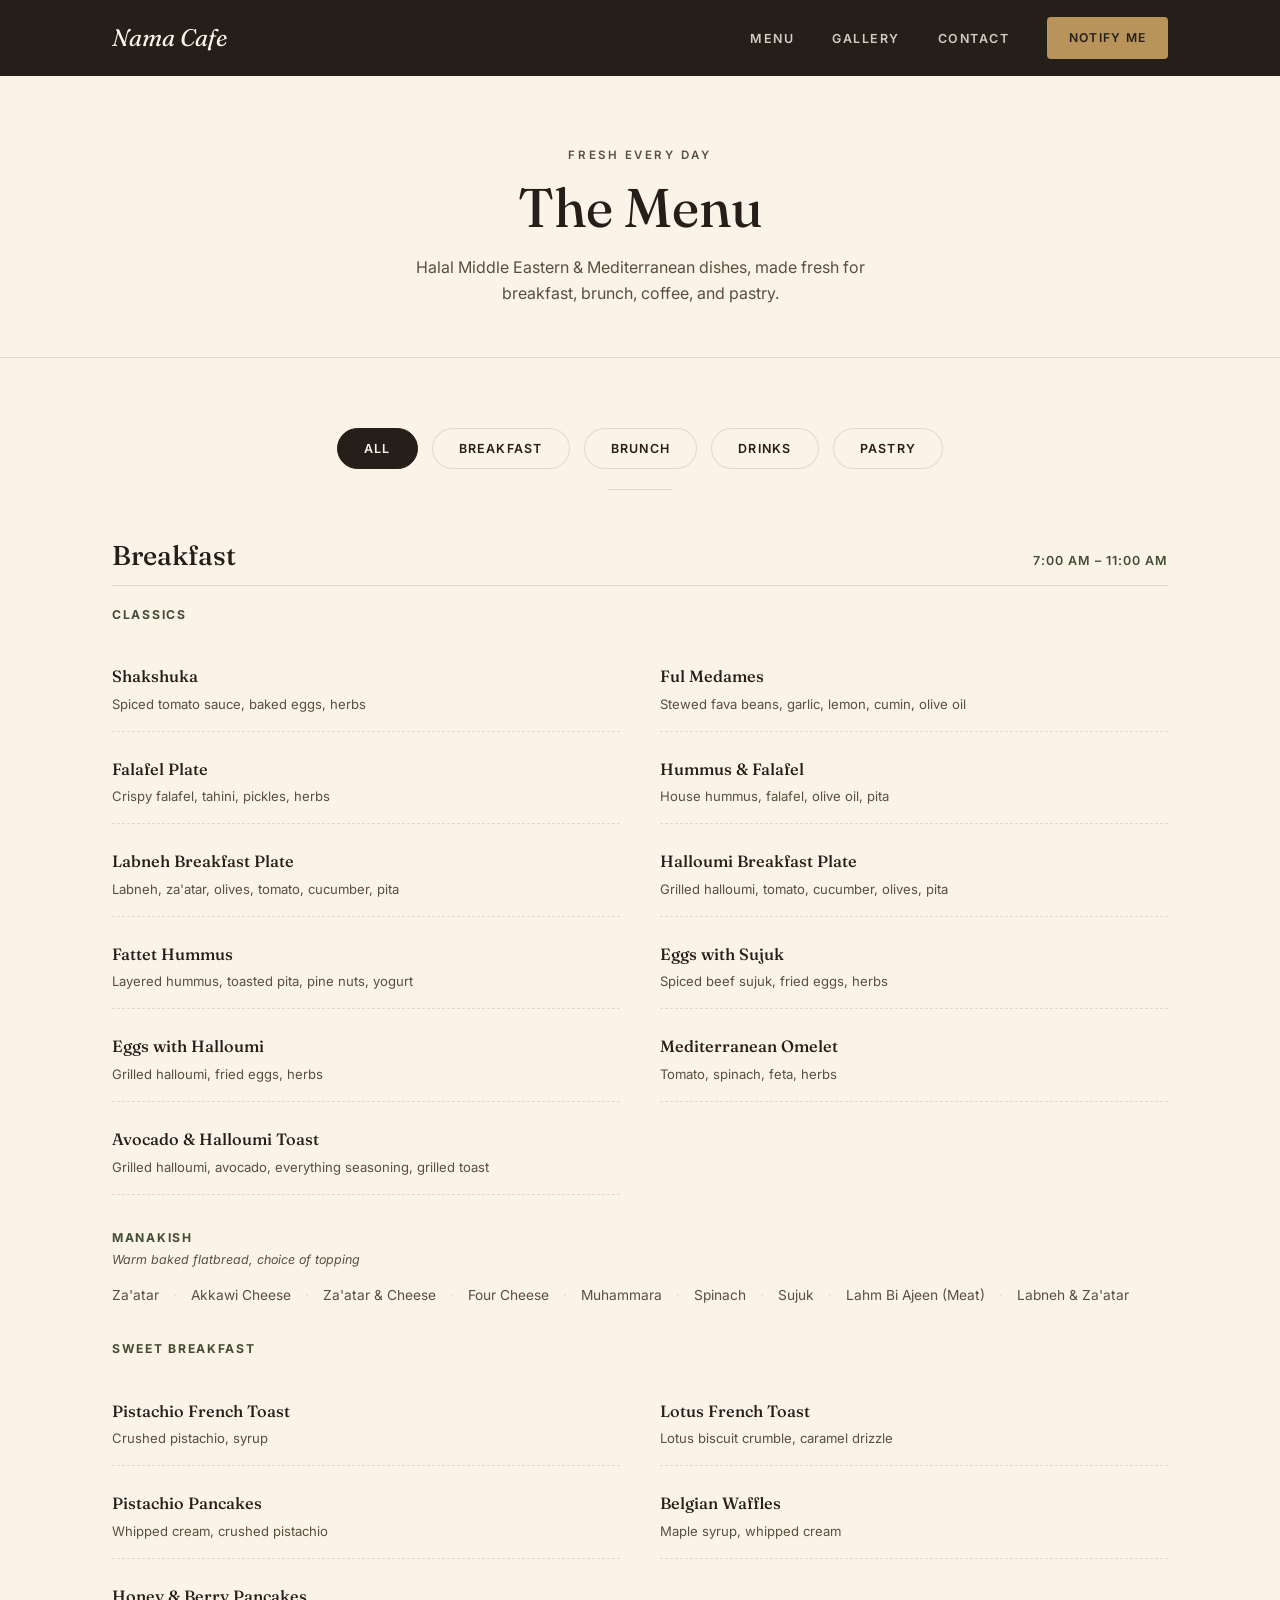
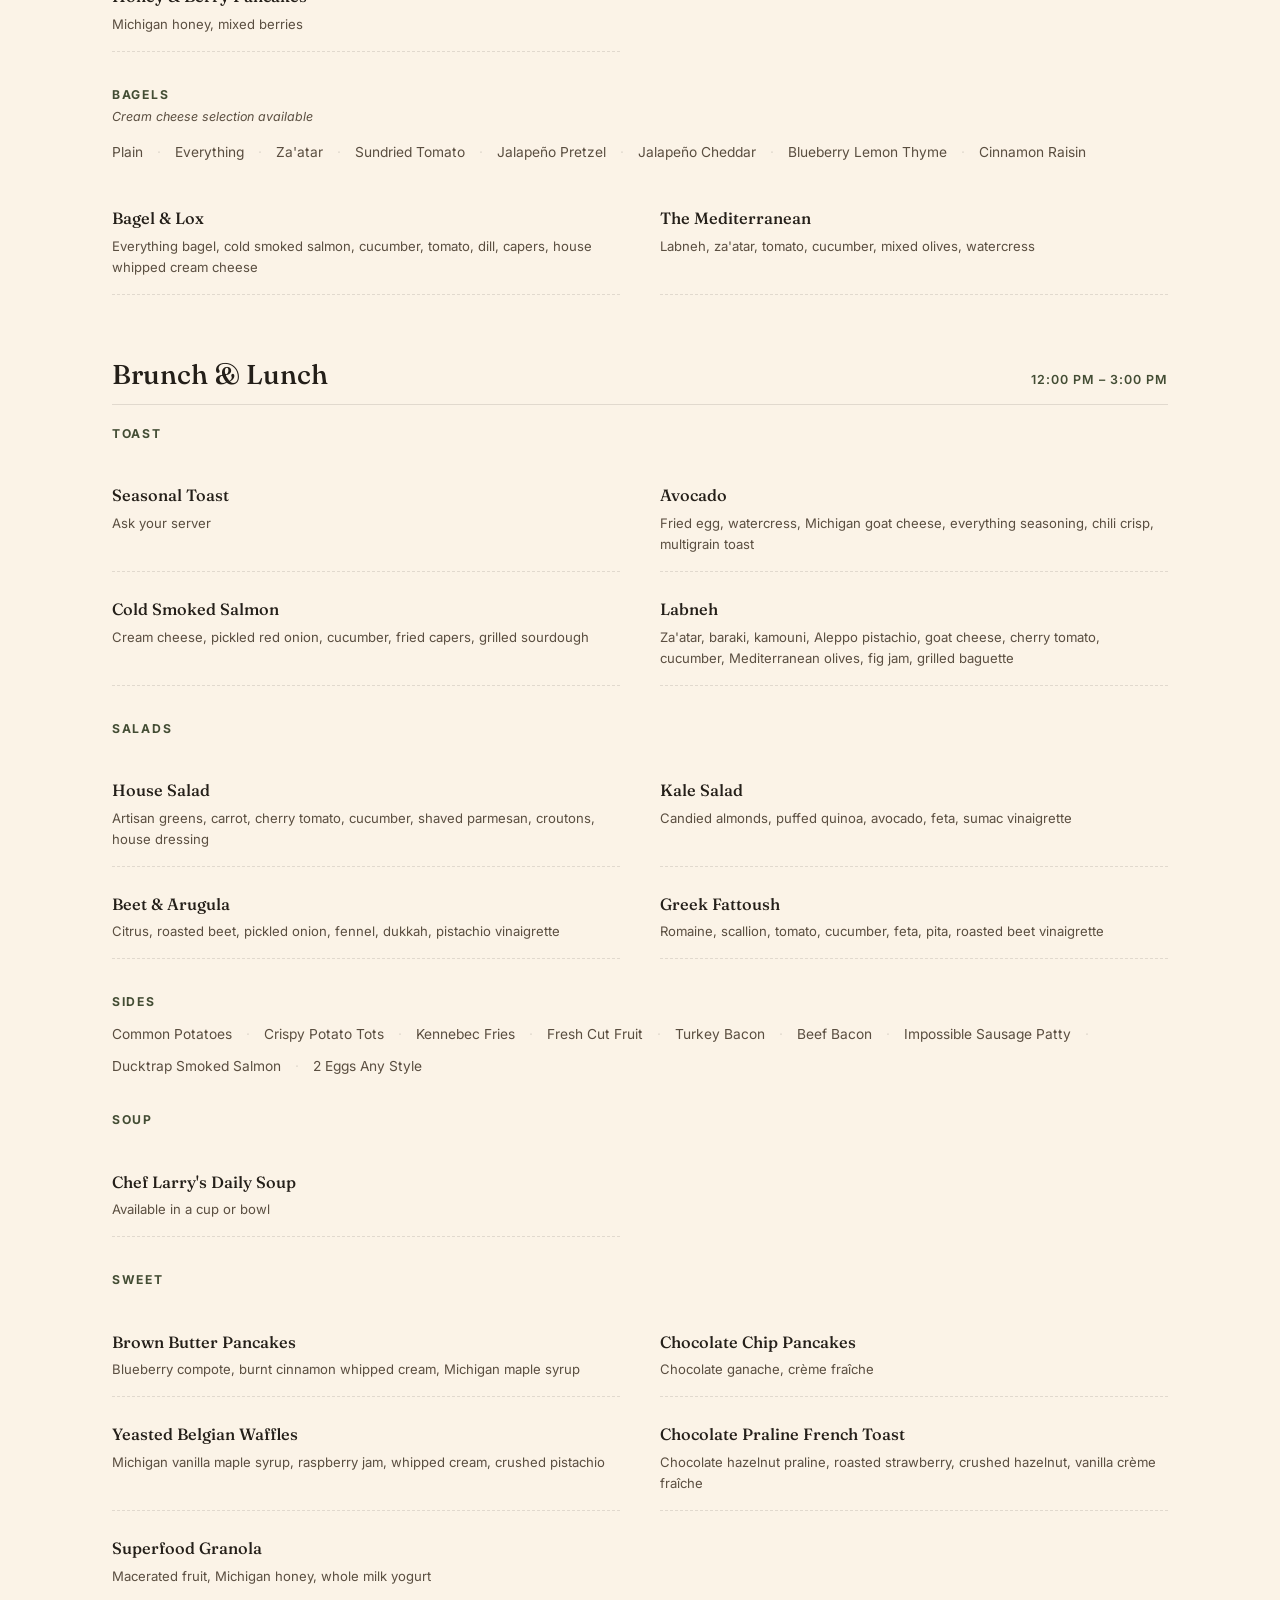
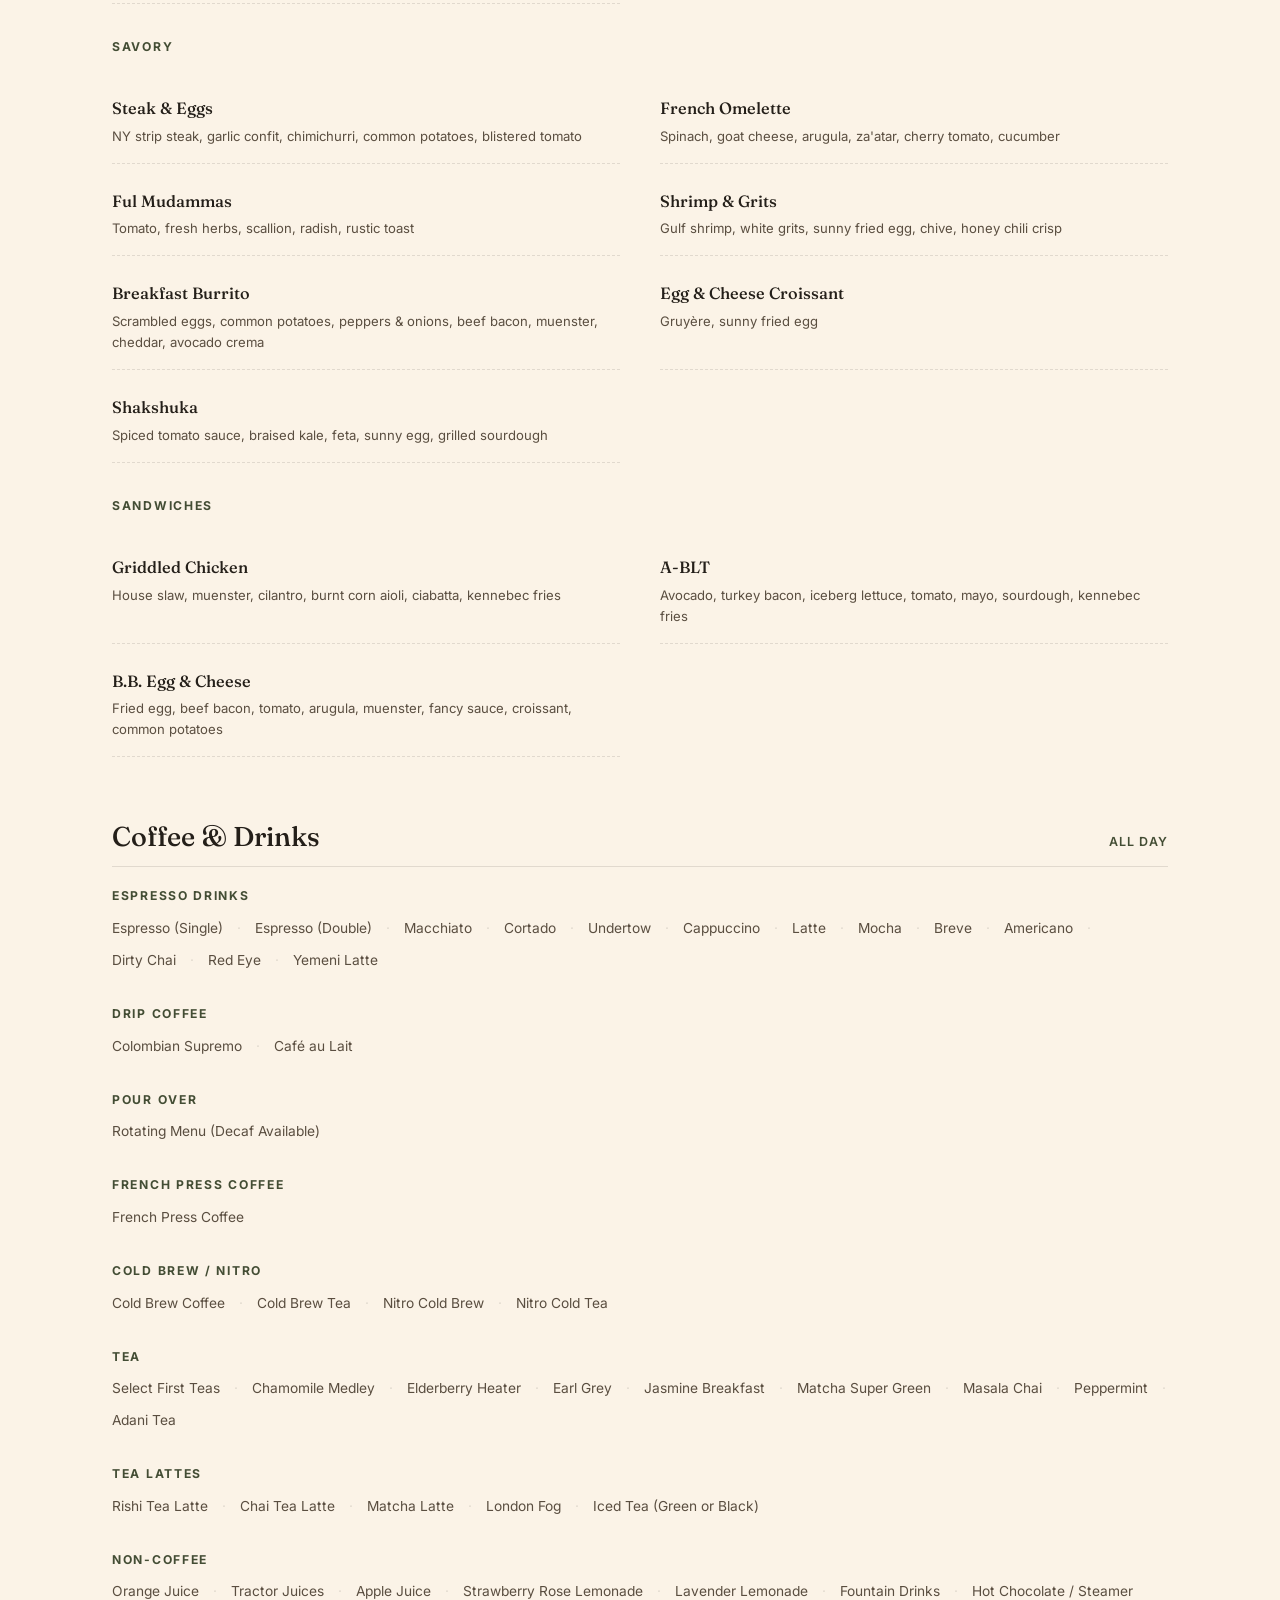
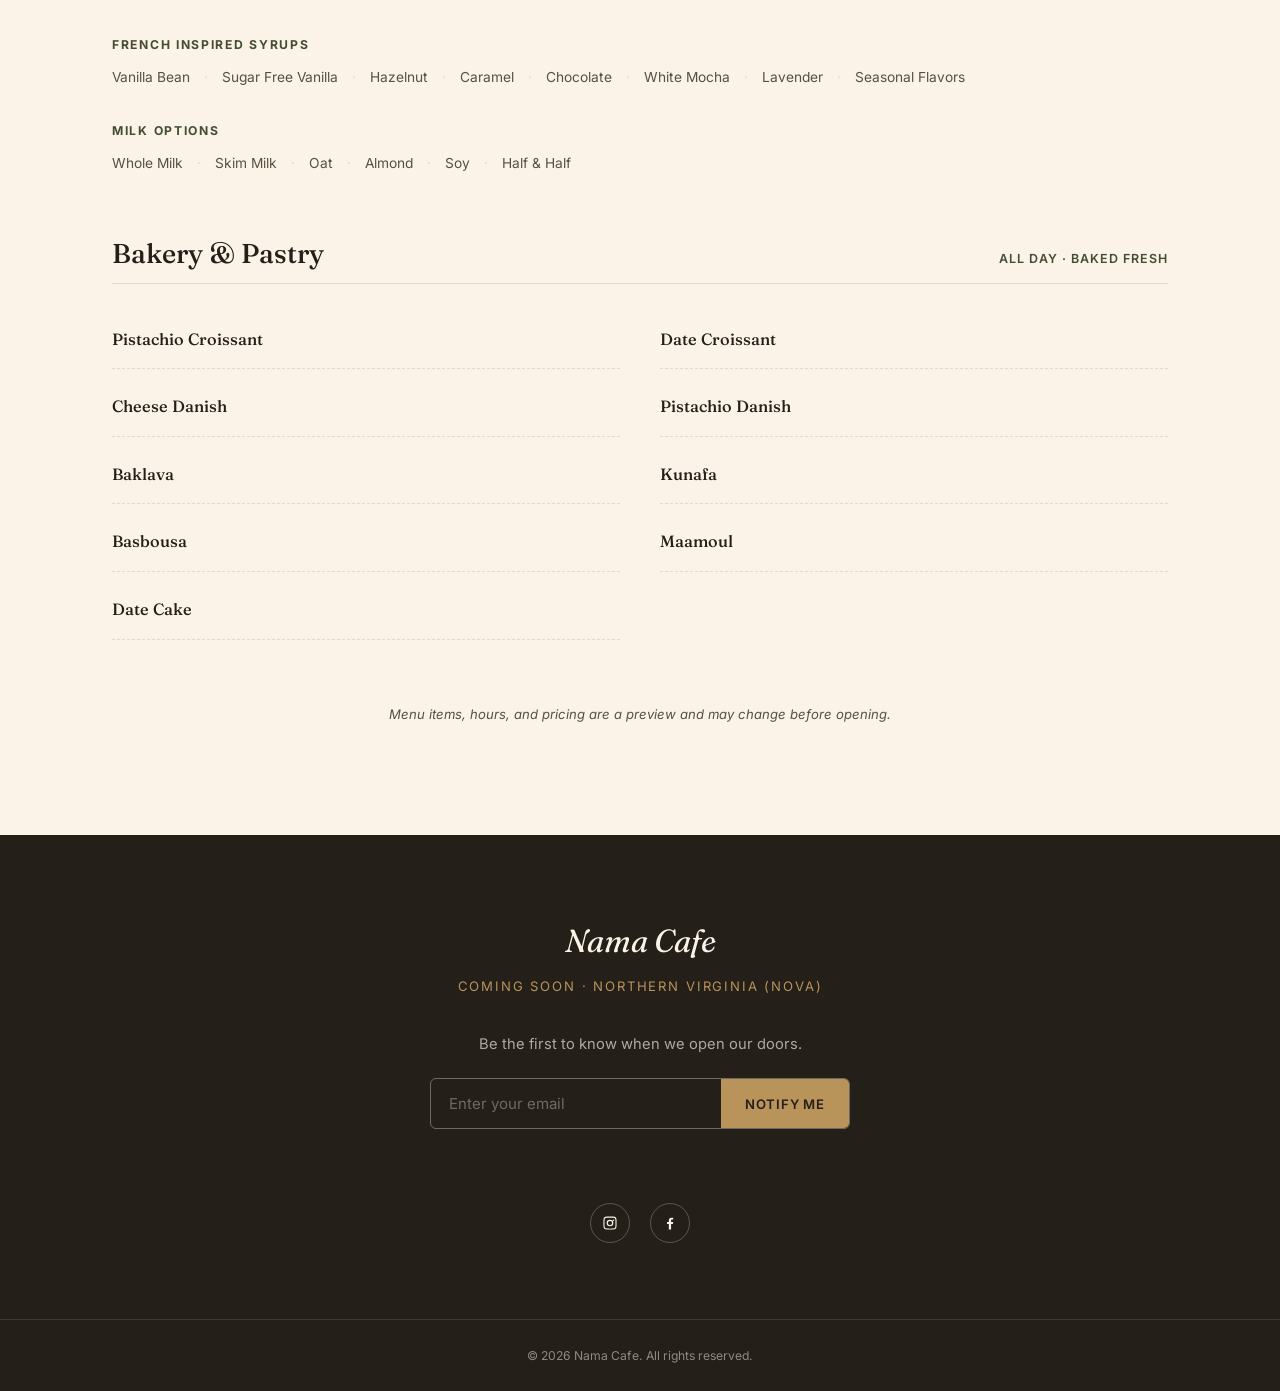
==== commit d8fbe552: "Add Yemeni Latte and Adani Tea" ====
--- a/menu.html
+++ b/menu.html
@@ -240,7 +240,7 @@
       </div>
 
       <h3 class="subsection-heading first">Espresso Drinks</h3>
-      <div class="chip-list"><span>Espresso (Single)</span><span>Espresso (Double)</span><span>Macchiato</span><span>Cortado</span><span>Undertow</span><span>Cappuccino</span><span>Latte</span><span>Mocha</span><span>Breve</span><span>Americano</span><span>Dirty Chai</span><span>Red Eye</span></div>
+      <div class="chip-list"><span>Espresso (Single)</span><span>Espresso (Double)</span><span>Macchiato</span><span>Cortado</span><span>Undertow</span><span>Cappuccino</span><span>Latte</span><span>Mocha</span><span>Breve</span><span>Americano</span><span>Dirty Chai</span><span>Red Eye</span><span>Yemeni Latte</span></div>
 
       <h3 class="subsection-heading">Drip Coffee</h3>
       <div class="chip-list"><span>Colombian Supremo</span><span>Caf&eacute; au Lait</span></div>
@@ -255,7 +255,7 @@
       <div class="chip-list"><span>Cold Brew Coffee</span><span>Cold Brew Tea</span><span>Nitro Cold Brew</span><span>Nitro Cold Tea</span></div>
 
       <h3 class="subsection-heading">Tea</h3>
-      <div class="chip-list"><span>Select First Teas</span><span>Chamomile Medley</span><span>Elderberry Heater</span><span>Earl Grey</span><span>Jasmine Breakfast</span><span>Matcha Super Green</span><span>Masala Chai</span><span>Peppermint</span></div>
+      <div class="chip-list"><span>Select First Teas</span><span>Chamomile Medley</span><span>Elderberry Heater</span><span>Earl Grey</span><span>Jasmine Breakfast</span><span>Matcha Super Green</span><span>Masala Chai</span><span>Peppermint</span><span>Adani Tea</span></div>
 
       <h3 class="subsection-heading">Tea Lattes</h3>
       <div class="chip-list"><span>Rishi Tea Latte</span><span>Chai Tea Latte</span><span>Matcha Latte</span><span>London Fog</span><span>Iced Tea (Green or Black)</span></div>
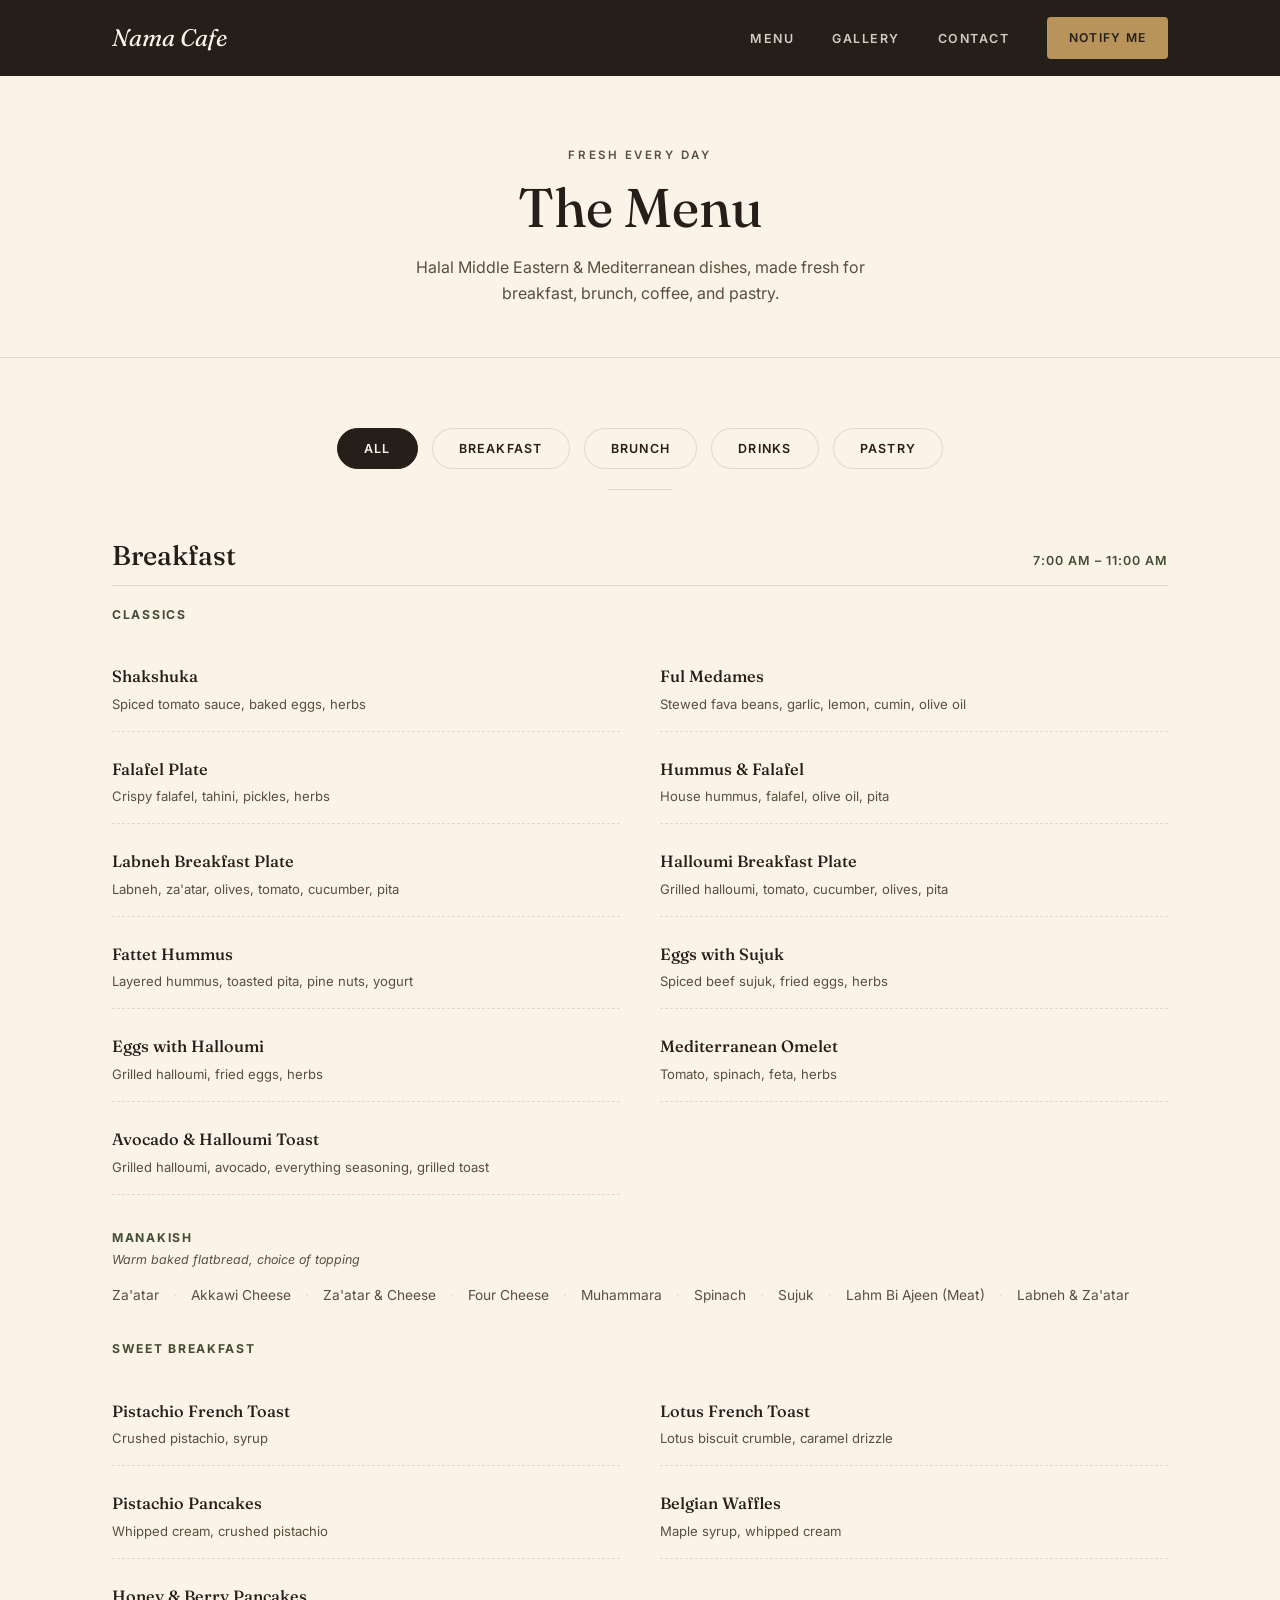
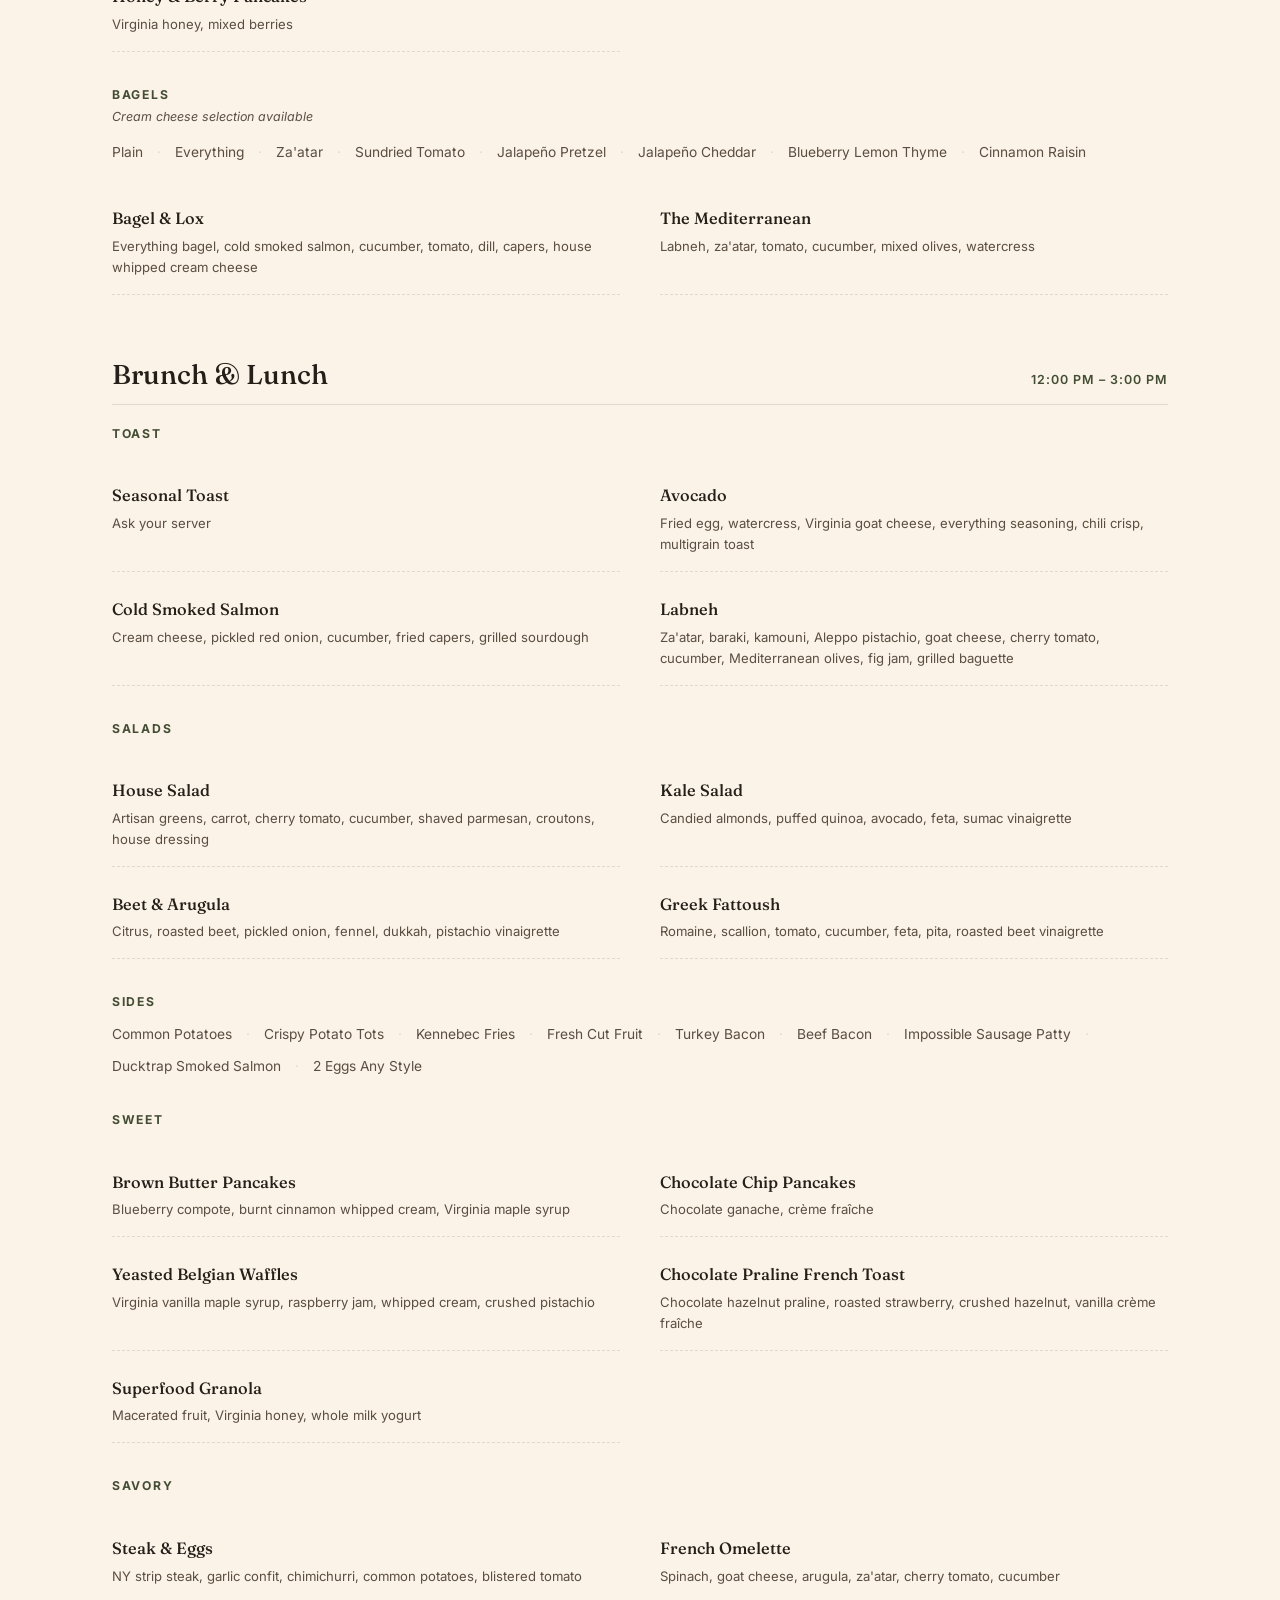
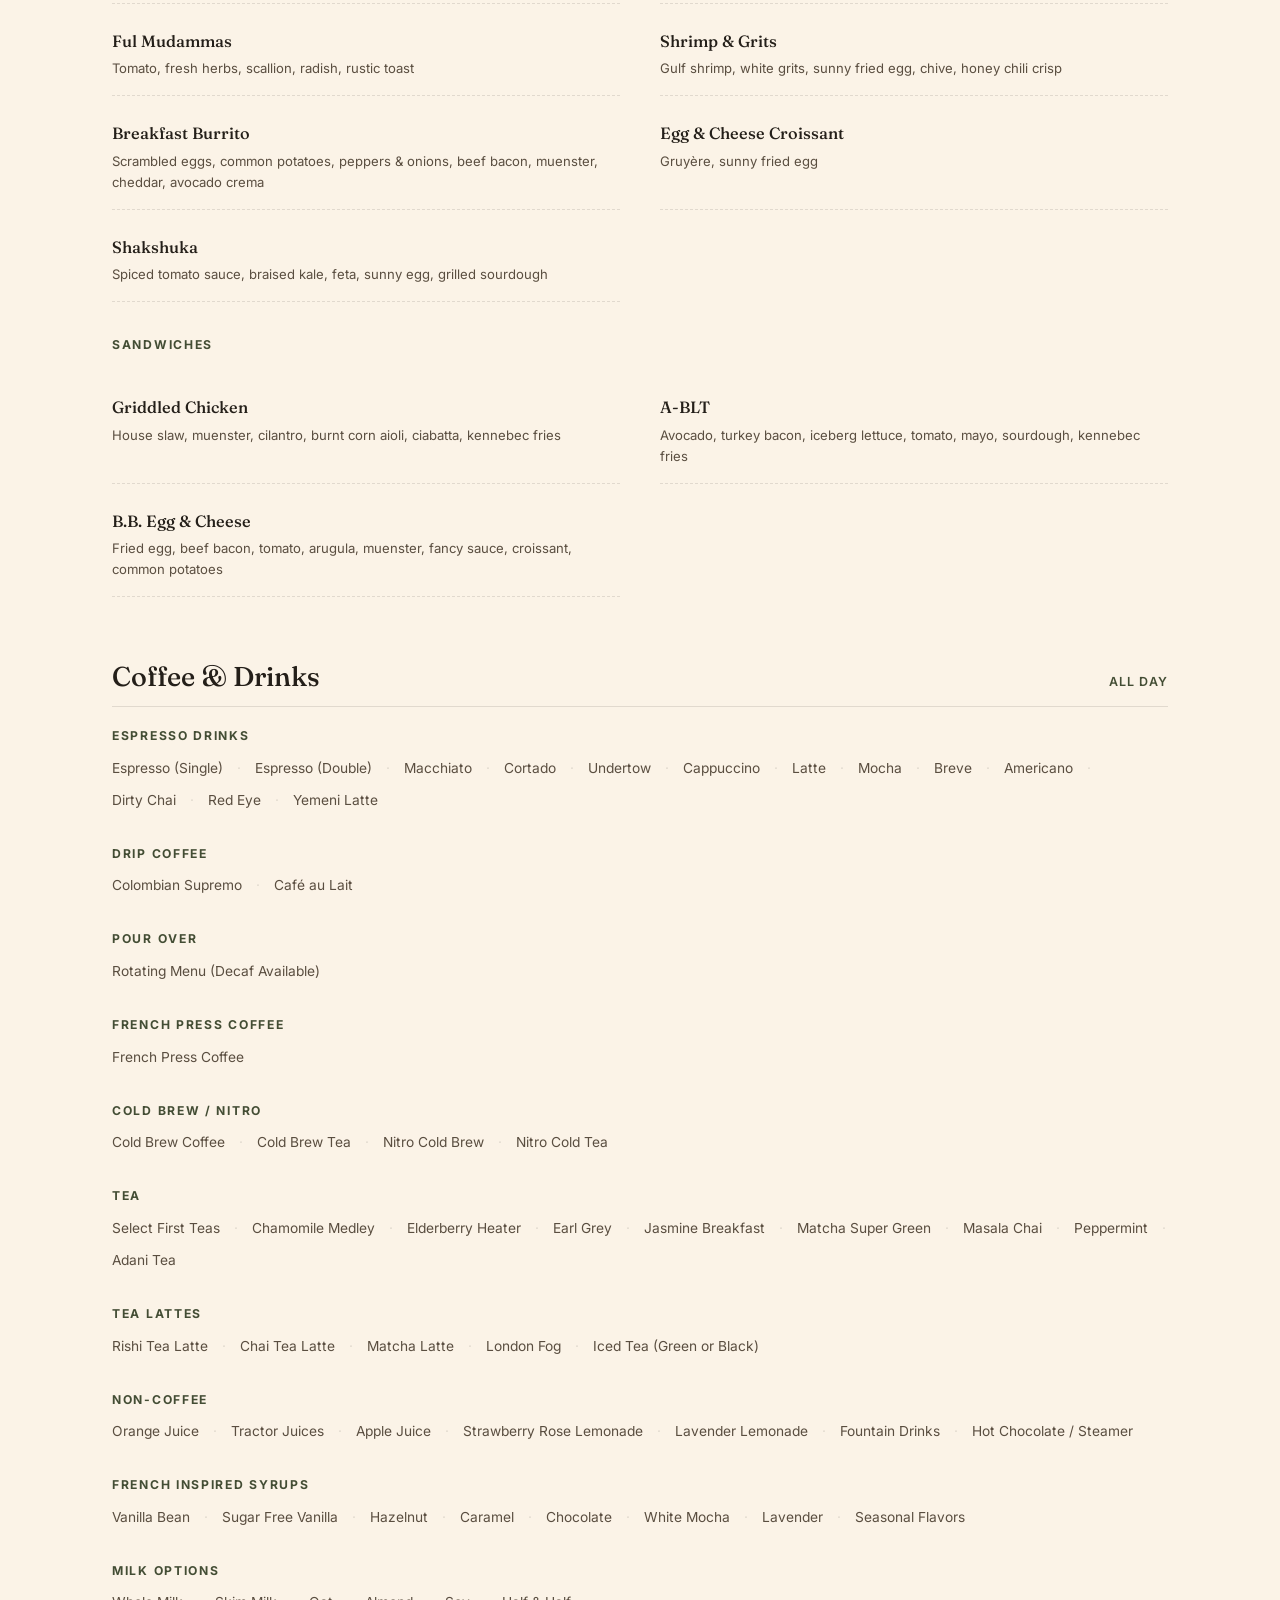
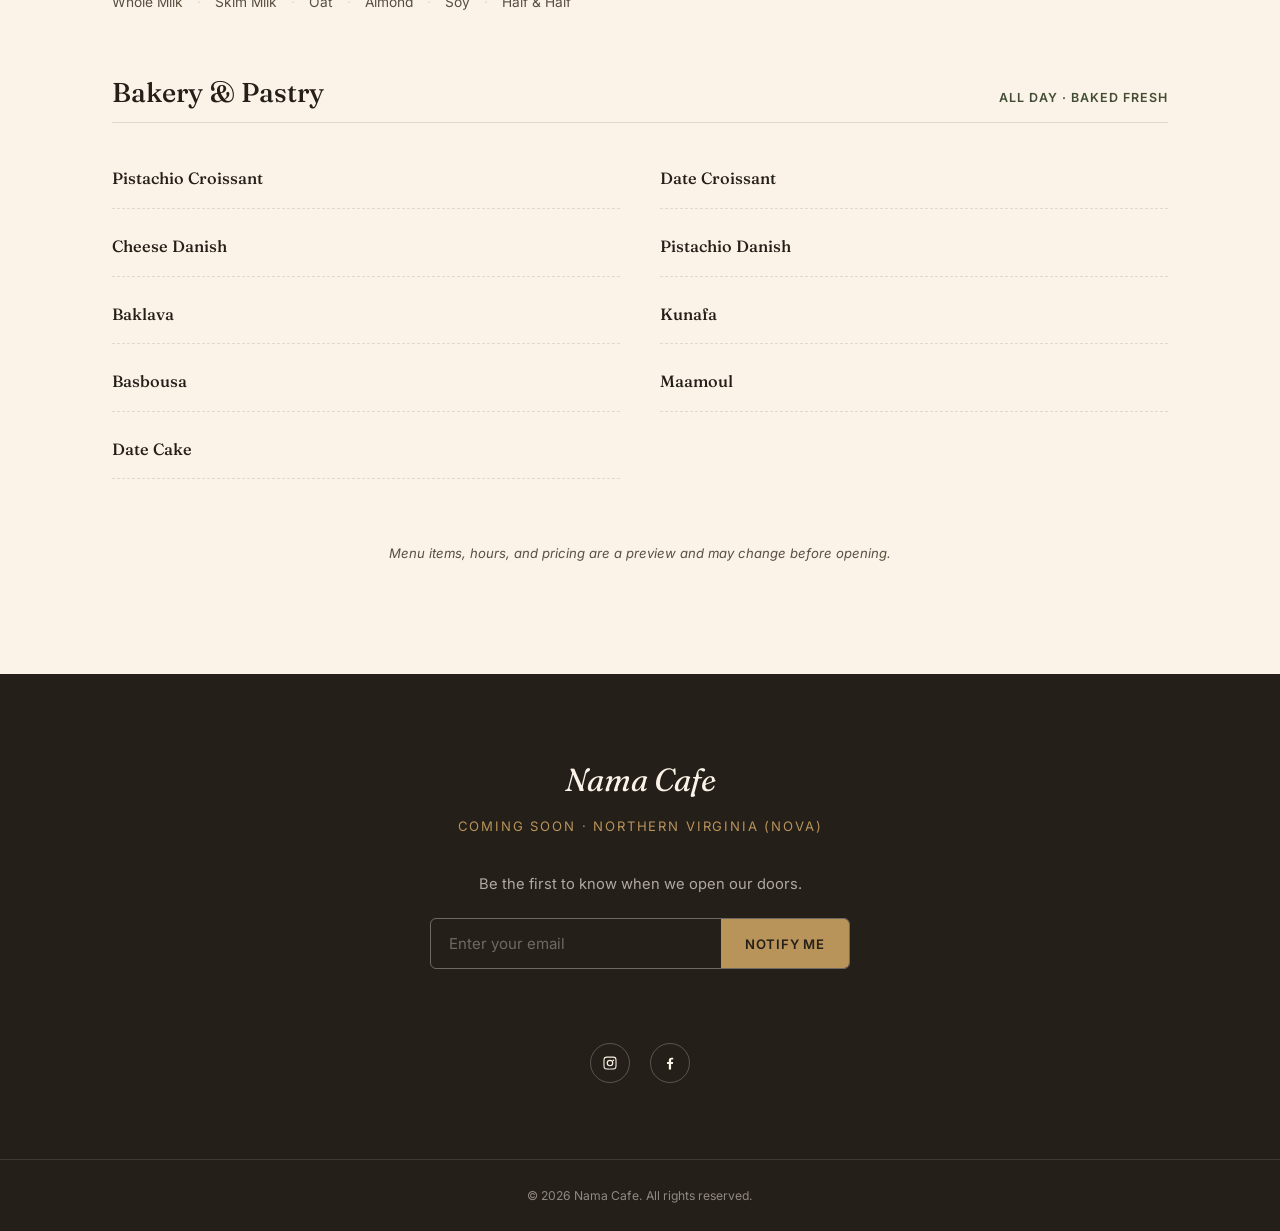
==== commit 45fffce1: "Swap Michigan for Virginia, remove soup" ====
--- a/menu.html
+++ b/menu.html
@@ -23,7 +23,15 @@
         <li><a href="index.html#contact">Contact</a></li>
       </ul>
       <a href="index.html#contact" class="nav-cta">Notify Me</a>
-    </div>
+      <button class="mobile-menu-toggle" id="mobileMenuToggle" aria-label="Open menu" aria-expanded="false">
+        <svg viewBox="0 0 24 24"><line x1="3" y1="6" x2="21" y2="6"/><line x1="3" y1="12" x2="21" y2="12"/><line x1="3" y1="18" x2="21" y2="18"/></svg>
+      </button>
+    </div>
+  </div>
+  <div class="mobile-nav-panel" id="mobileNavPanel">
+    <a href="menu.html">Menu</a>
+    <a href="index.html#gallery">Gallery</a>
+    <a href="index.html#contact">Contact</a>
   </div>
 </header>
 
@@ -111,7 +119,7 @@
           <div><span class="name">Belgian Waffles</span><span class="desc">Maple syrup, whipped cream</span></div>
         </div>
         <div class="menu-item-row">
-          <div><span class="name">Honey &amp; Berry Pancakes</span><span class="desc">Michigan honey, mixed berries</span></div>
+          <div><span class="name">Honey &amp; Berry Pancakes</span><span class="desc">Virginia honey, mixed berries</span></div>
         </div>
       </div>
 
@@ -139,7 +147,7 @@
           <div><span class="name">Seasonal Toast</span><span class="desc">Ask your server</span></div>
         </div>
         <div class="menu-item-row">
-          <div><span class="name">Avocado</span><span class="desc">Fried egg, watercress, Michigan goat cheese, everything seasoning, chili crisp, multigrain toast</span></div>
+          <div><span class="name">Avocado</span><span class="desc">Fried egg, watercress, Virginia goat cheese, everything seasoning, chili crisp, multigrain toast</span></div>
         </div>
         <div class="menu-item-row">
           <div><span class="name">Cold Smoked Salmon</span><span class="desc">Cream cheese, pickled red onion, cucumber, fried capers, grilled sourdough</span></div>
@@ -168,29 +176,22 @@
       <h3 class="subsection-heading">Sides</h3>
       <div class="chip-list"><span>Common Potatoes</span><span>Crispy Potato Tots</span><span>Kennebec Fries</span><span>Fresh Cut Fruit</span><span>Turkey Bacon</span><span>Beef Bacon</span><span>Impossible Sausage Patty</span><span>Ducktrap Smoked Salmon</span><span>2 Eggs Any Style</span></div>
 
-      <h3 class="subsection-heading">Soup</h3>
-      <div class="item-grid">
-        <div class="menu-item-row">
-          <div><span class="name">Chef Larry's Daily Soup</span><span class="desc">Available in a cup or bowl</span></div>
-        </div>
-      </div>
-
       <h3 class="subsection-heading">Sweet</h3>
       <div class="item-grid">
         <div class="menu-item-row">
-          <div><span class="name">Brown Butter Pancakes</span><span class="desc">Blueberry compote, burnt cinnamon whipped cream, Michigan maple syrup</span></div>
+          <div><span class="name">Brown Butter Pancakes</span><span class="desc">Blueberry compote, burnt cinnamon whipped cream, Virginia maple syrup</span></div>
         </div>
         <div class="menu-item-row">
           <div><span class="name">Chocolate Chip Pancakes</span><span class="desc">Chocolate ganache, cr&egrave;me fra&icirc;che</span></div>
         </div>
         <div class="menu-item-row">
-          <div><span class="name">Yeasted Belgian Waffles</span><span class="desc">Michigan vanilla maple syrup, raspberry jam, whipped cream, crushed pistachio</span></div>
+          <div><span class="name">Yeasted Belgian Waffles</span><span class="desc">Virginia vanilla maple syrup, raspberry jam, whipped cream, crushed pistachio</span></div>
         </div>
         <div class="menu-item-row">
           <div><span class="name">Chocolate Praline French Toast</span><span class="desc">Chocolate hazelnut praline, roasted strawberry, crushed hazelnut, vanilla cr&egrave;me fra&icirc;che</span></div>
         </div>
         <div class="menu-item-row">
-          <div><span class="name">Superfood Granola</span><span class="desc">Macerated fruit, Michigan honey, whole milk yogurt</span></div>
+          <div><span class="name">Superfood Granola</span><span class="desc">Macerated fruit, Virginia honey, whole milk yogurt</span></div>
         </div>
       </div>
 
@@ -349,6 +350,20 @@
     note.textContent = "Thanks — we'll email " + email + " the moment we open.";
     note.classList.add('success');
     form.querySelector('input[type="email"]').value = '';
+  });
+
+  // Mobile menu toggle
+  var mobileToggle = document.getElementById('mobileMenuToggle');
+  var mobilePanel = document.getElementById('mobileNavPanel');
+  mobileToggle.addEventListener('click', function(){
+    var isOpen = mobilePanel.classList.toggle('open');
+    mobileToggle.setAttribute('aria-expanded', isOpen);
+  });
+  mobilePanel.querySelectorAll('a').forEach(function(link){
+    link.addEventListener('click', function(){
+      mobilePanel.classList.remove('open');
+      mobileToggle.setAttribute('aria-expanded', 'false');
+    });
   });
 
   // Tab filtering
--- a/style.css
+++ b/style.css
@@ -131,12 +131,55 @@
   }
   .nav-cta:hover{background:var(--gold-deep); color:var(--cream);}
 
+  .mobile-menu-toggle{
+    display:none;
+    background:none;
+    border:none;
+    padding:6px;
+    cursor:pointer;
+    align-items:center;
+    justify-content:center;
+  }
+  .mobile-menu-toggle svg{
+    width:22px;
+    height:22px;
+    stroke:var(--cream);
+    fill:none;
+    stroke-width:1.8;
+    stroke-linecap:round;
+  }
+
+  .mobile-nav-panel{
+    display:none;
+    flex-direction:column;
+    background:var(--charcoal);
+    border-top:1px solid rgba(251,243,231,0.12);
+  }
+  .mobile-nav-panel.open{display:flex;}
+  .mobile-nav-panel a{
+    padding:17px 32px;
+    color:rgba(251,243,231,0.85);
+    text-decoration:none;
+    font-family:'Inter', sans-serif;
+    font-size:0.82rem;
+    font-weight:600;
+    letter-spacing:0.1em;
+    text-transform:uppercase;
+    border-bottom:1px solid rgba(251,243,231,0.08);
+    transition:color 0.2s ease;
+  }
+  .mobile-nav-panel a:last-child{border-bottom:none;}
+  .mobile-nav-panel a:hover{color:var(--gold);}
+
   @media (max-width: 760px){
     .nav-links{display:none;}
+    .header-right{gap:16px;}
+    .mobile-menu-toggle{display:flex;}
     .header-inner{height:66px;}
     .header-logo{font-size:1.25rem;}
     .hero{min-height:calc(100vh - 66px);}
   }
+
 
   /* ---------- Branch SVG divider ---------- */
   .branch-divider{
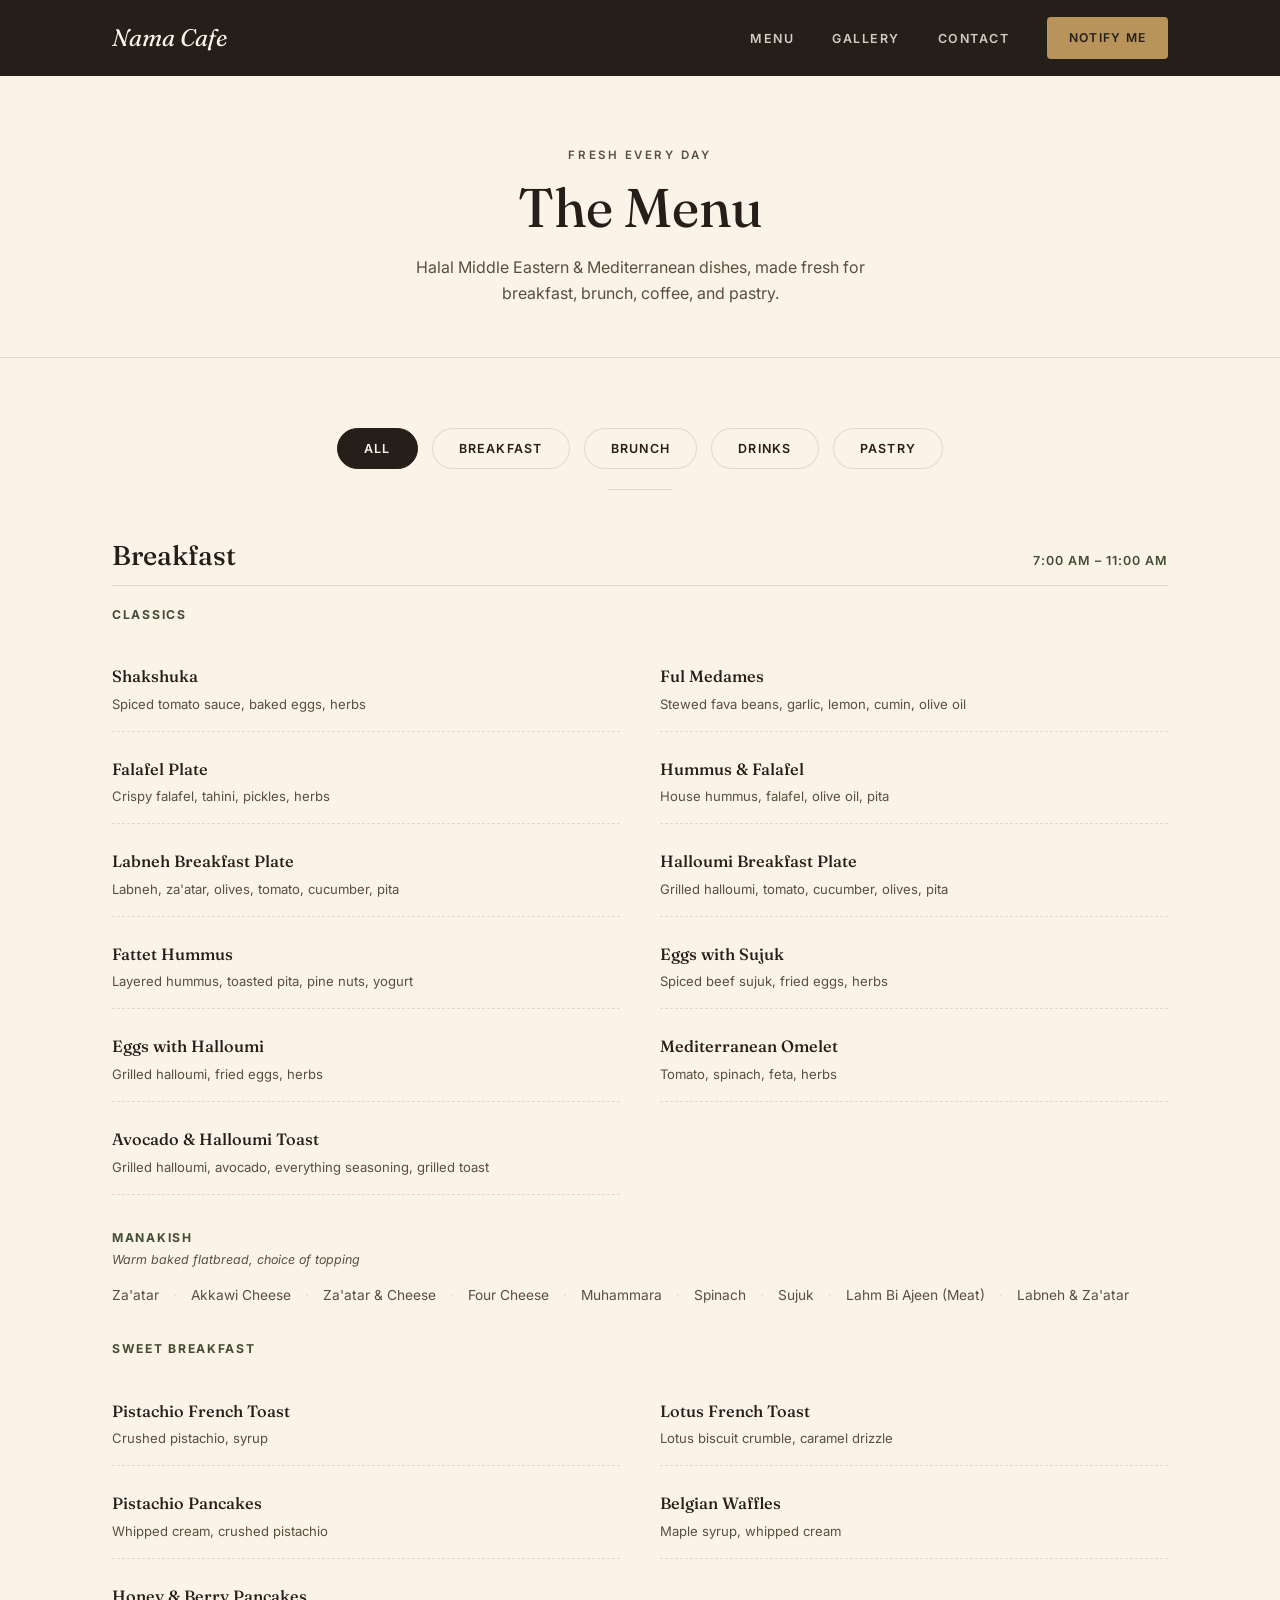
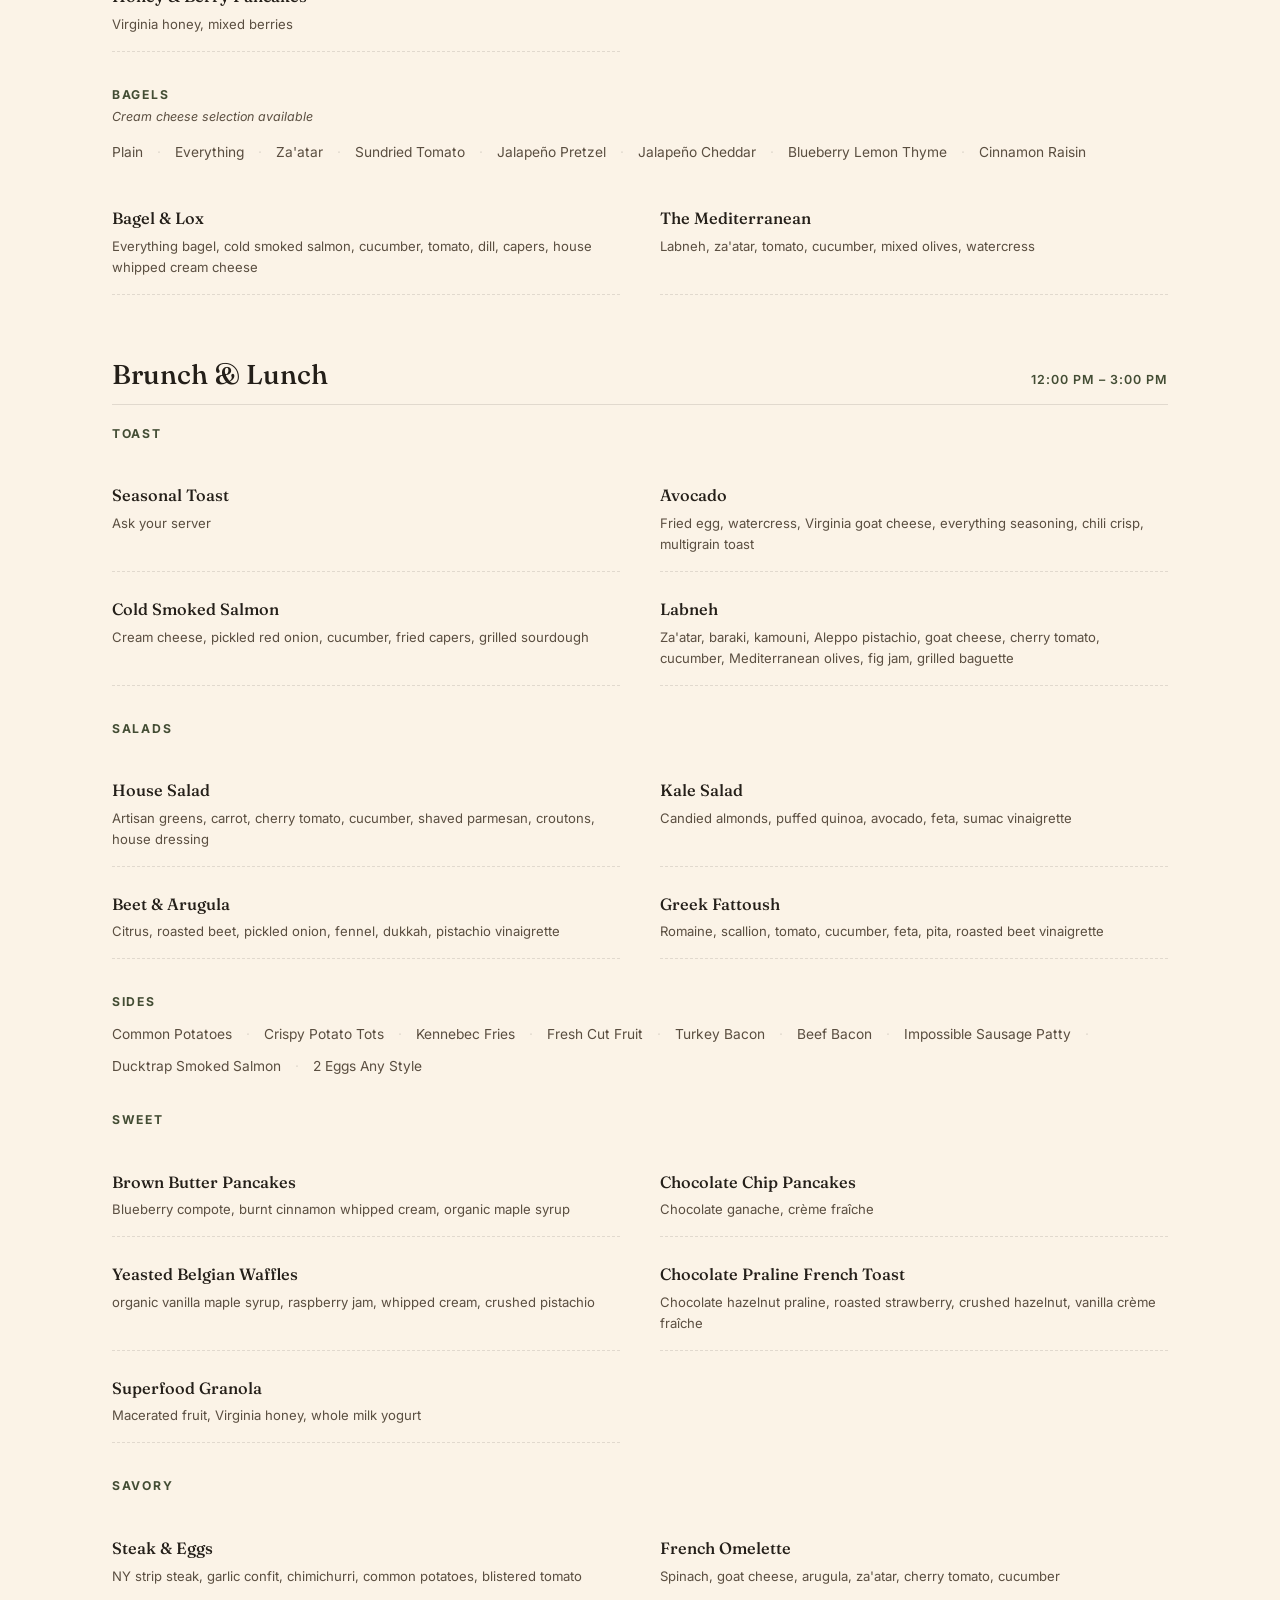
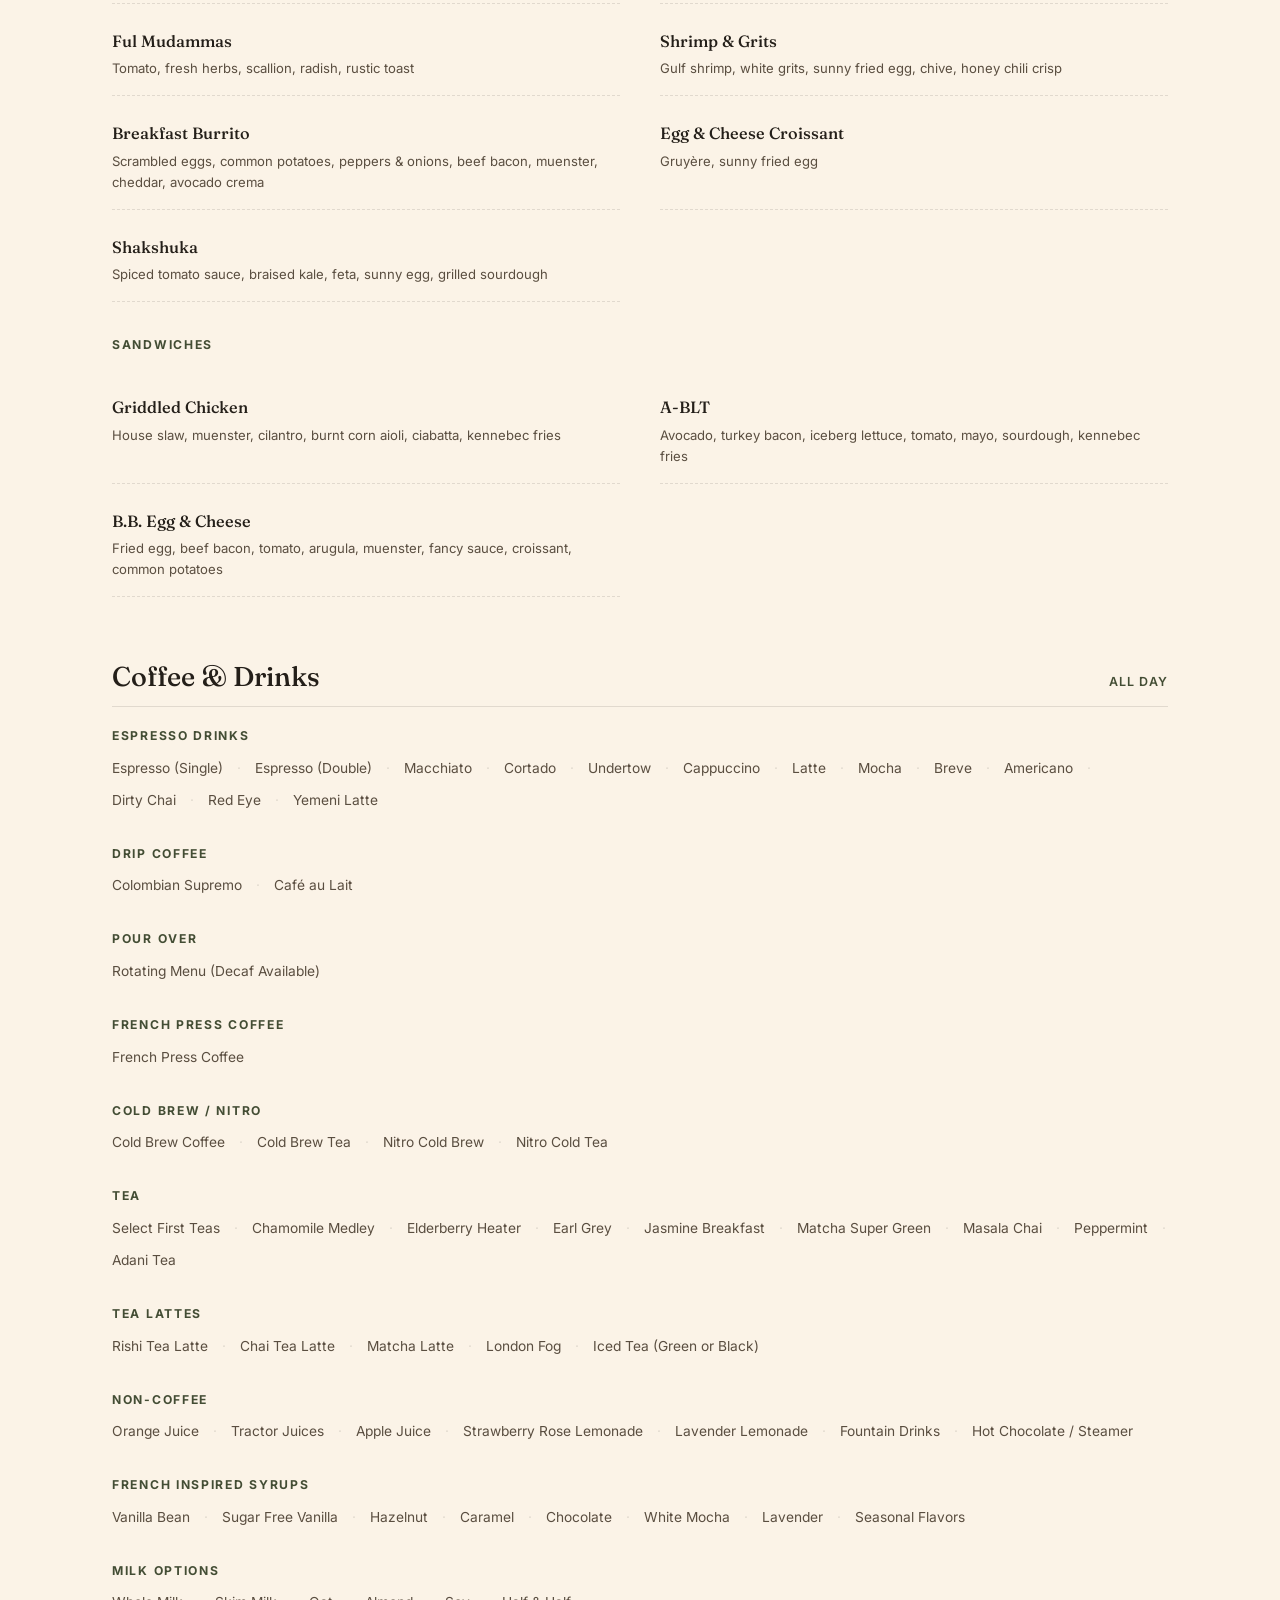
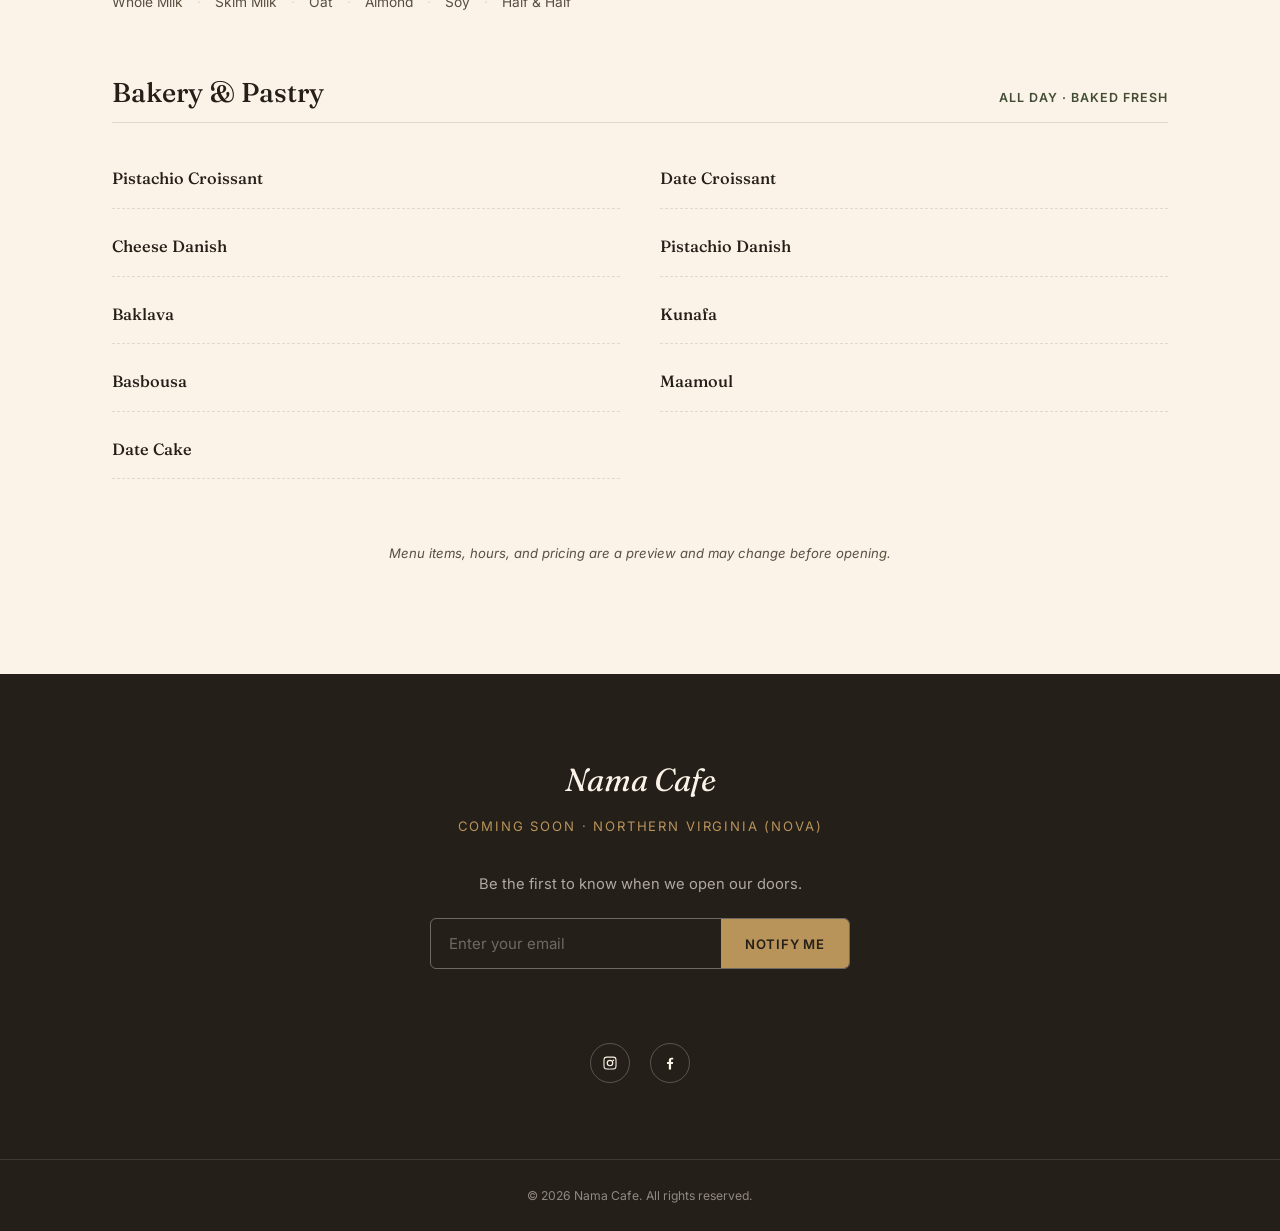
==== commit c3627617: "Fix maple syrup wording" ====
--- a/menu.html
+++ b/menu.html
@@ -179,13 +179,13 @@
       <h3 class="subsection-heading">Sweet</h3>
       <div class="item-grid">
         <div class="menu-item-row">
-          <div><span class="name">Brown Butter Pancakes</span><span class="desc">Blueberry compote, burnt cinnamon whipped cream, Virginia maple syrup</span></div>
+          <div><span class="name">Brown Butter Pancakes</span><span class="desc">Blueberry compote, burnt cinnamon whipped cream, organic maple syrup</span></div>
         </div>
         <div class="menu-item-row">
           <div><span class="name">Chocolate Chip Pancakes</span><span class="desc">Chocolate ganache, cr&egrave;me fra&icirc;che</span></div>
         </div>
         <div class="menu-item-row">
-          <div><span class="name">Yeasted Belgian Waffles</span><span class="desc">Virginia vanilla maple syrup, raspberry jam, whipped cream, crushed pistachio</span></div>
+          <div><span class="name">Yeasted Belgian Waffles</span><span class="desc">organic vanilla maple syrup, raspberry jam, whipped cream, crushed pistachio</span></div>
         </div>
         <div class="menu-item-row">
           <div><span class="name">Chocolate Praline French Toast</span><span class="desc">Chocolate hazelnut praline, roasted strawberry, crushed hazelnut, vanilla cr&egrave;me fra&icirc;che</span></div>
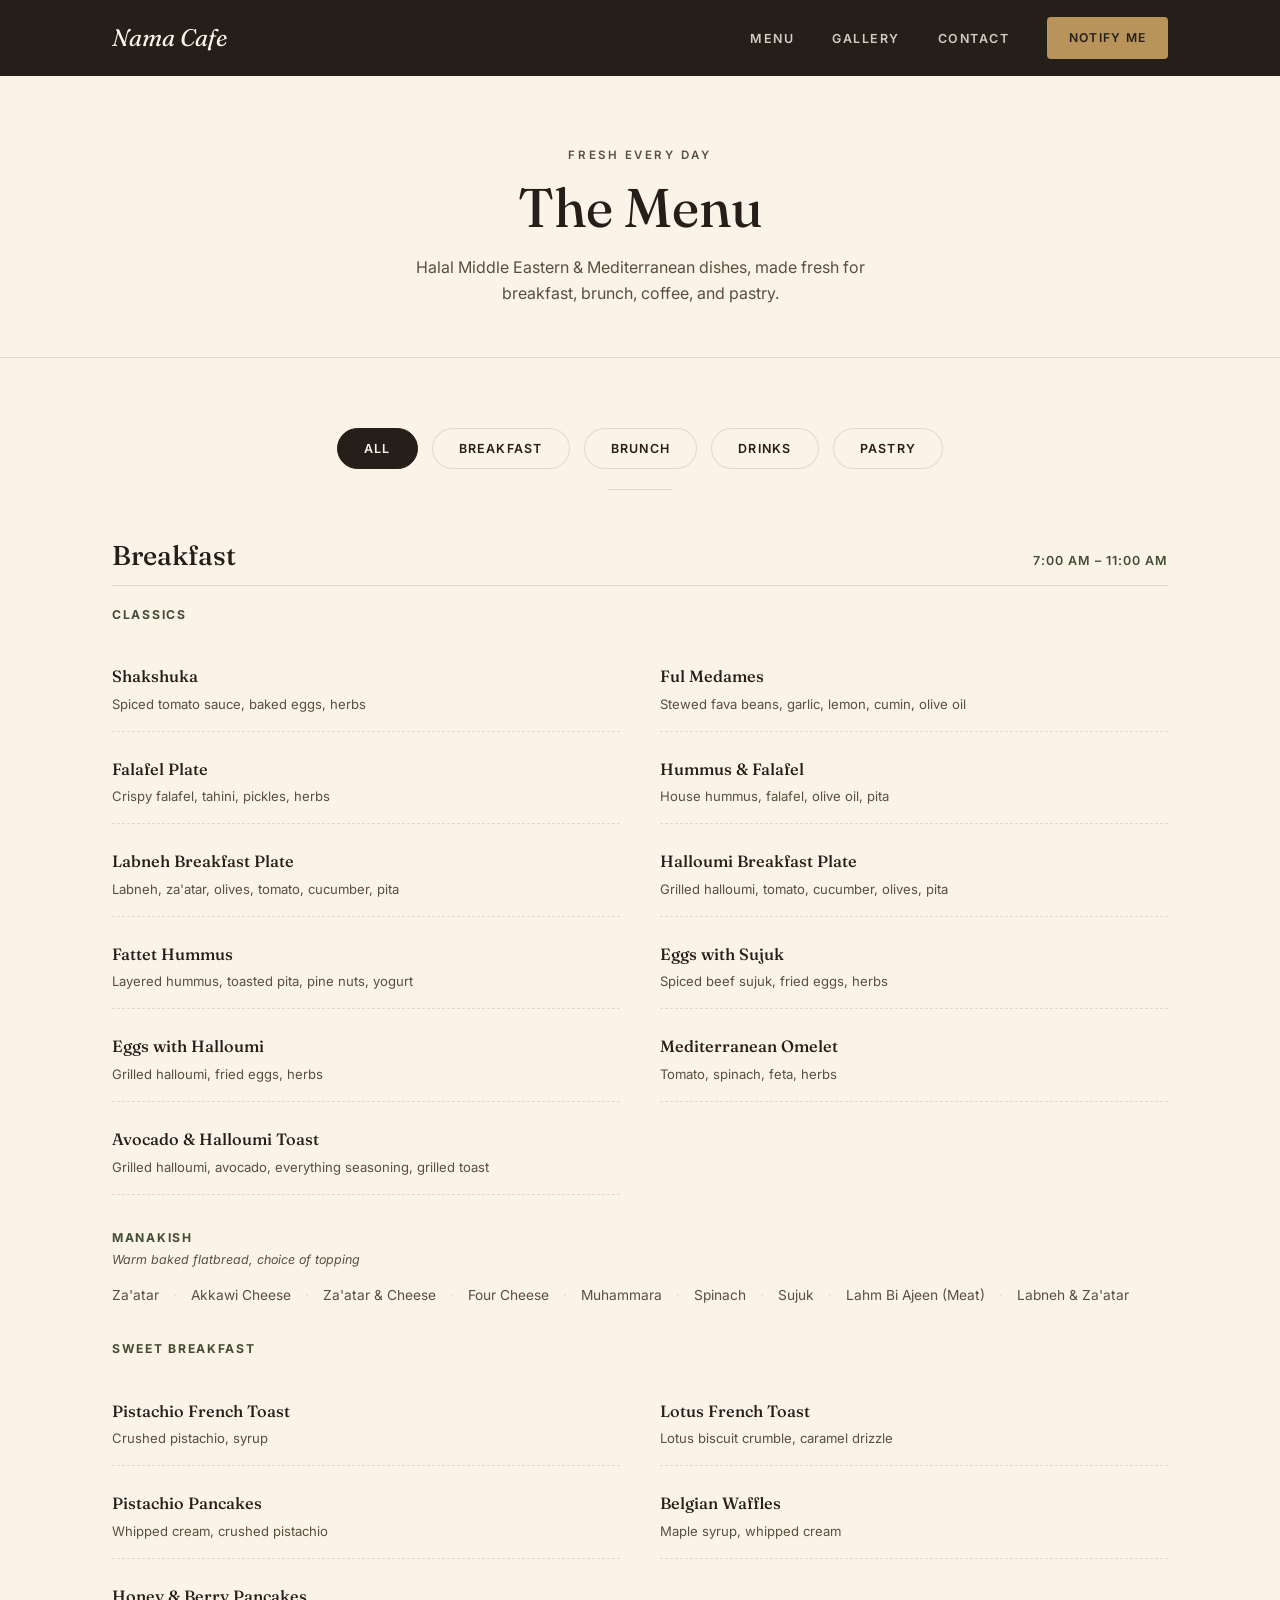
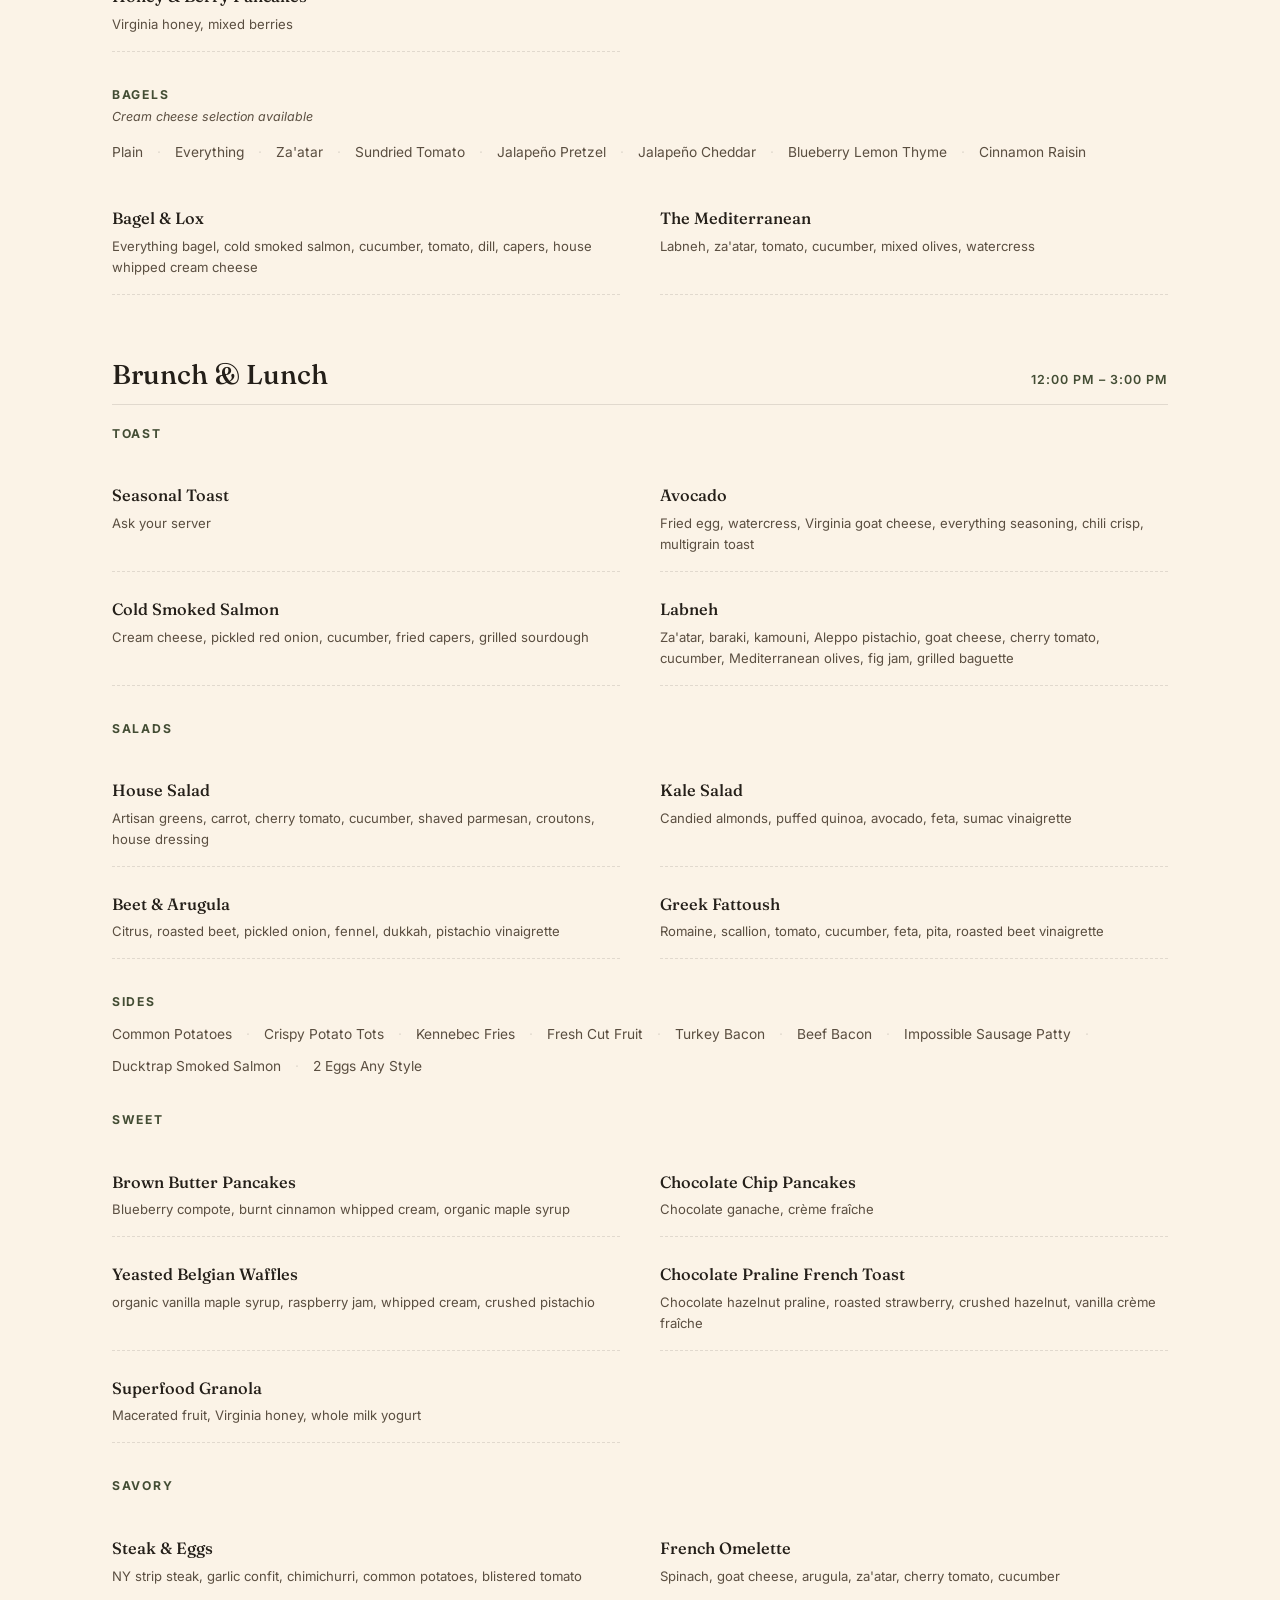
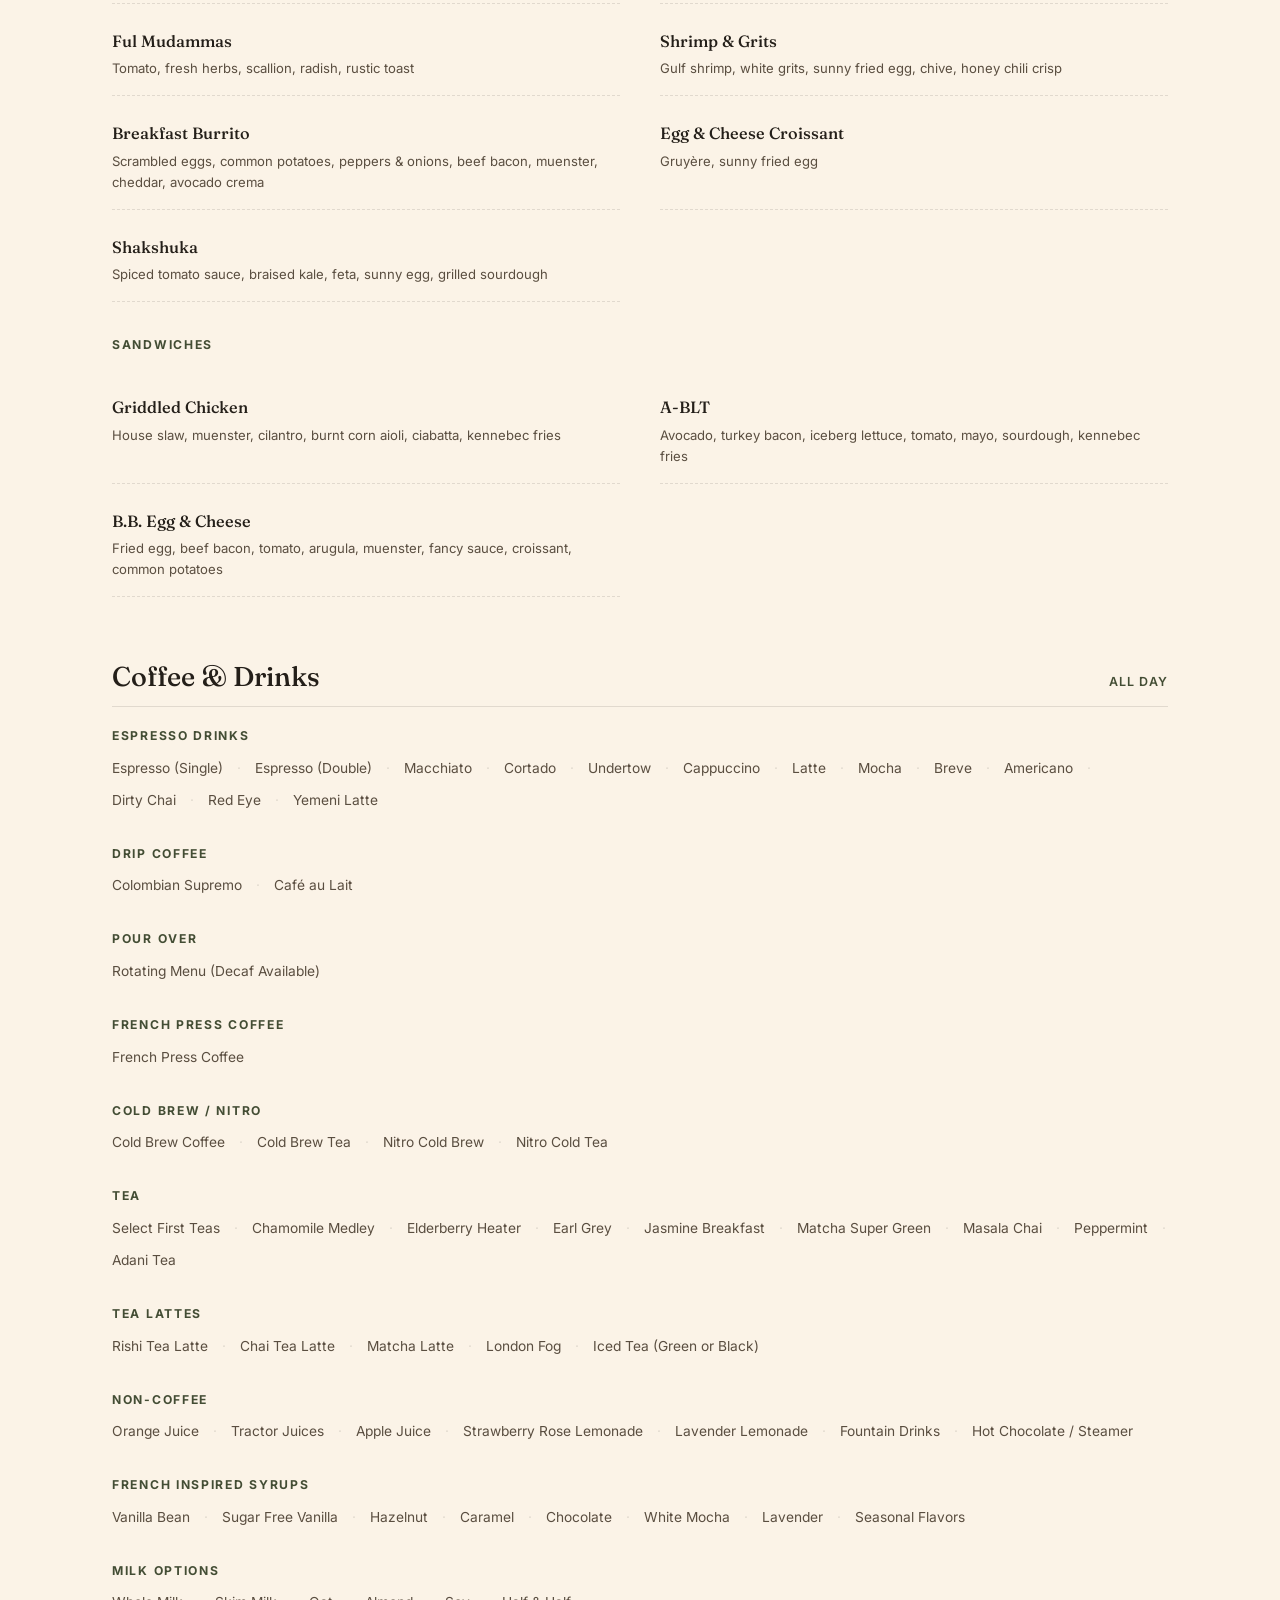
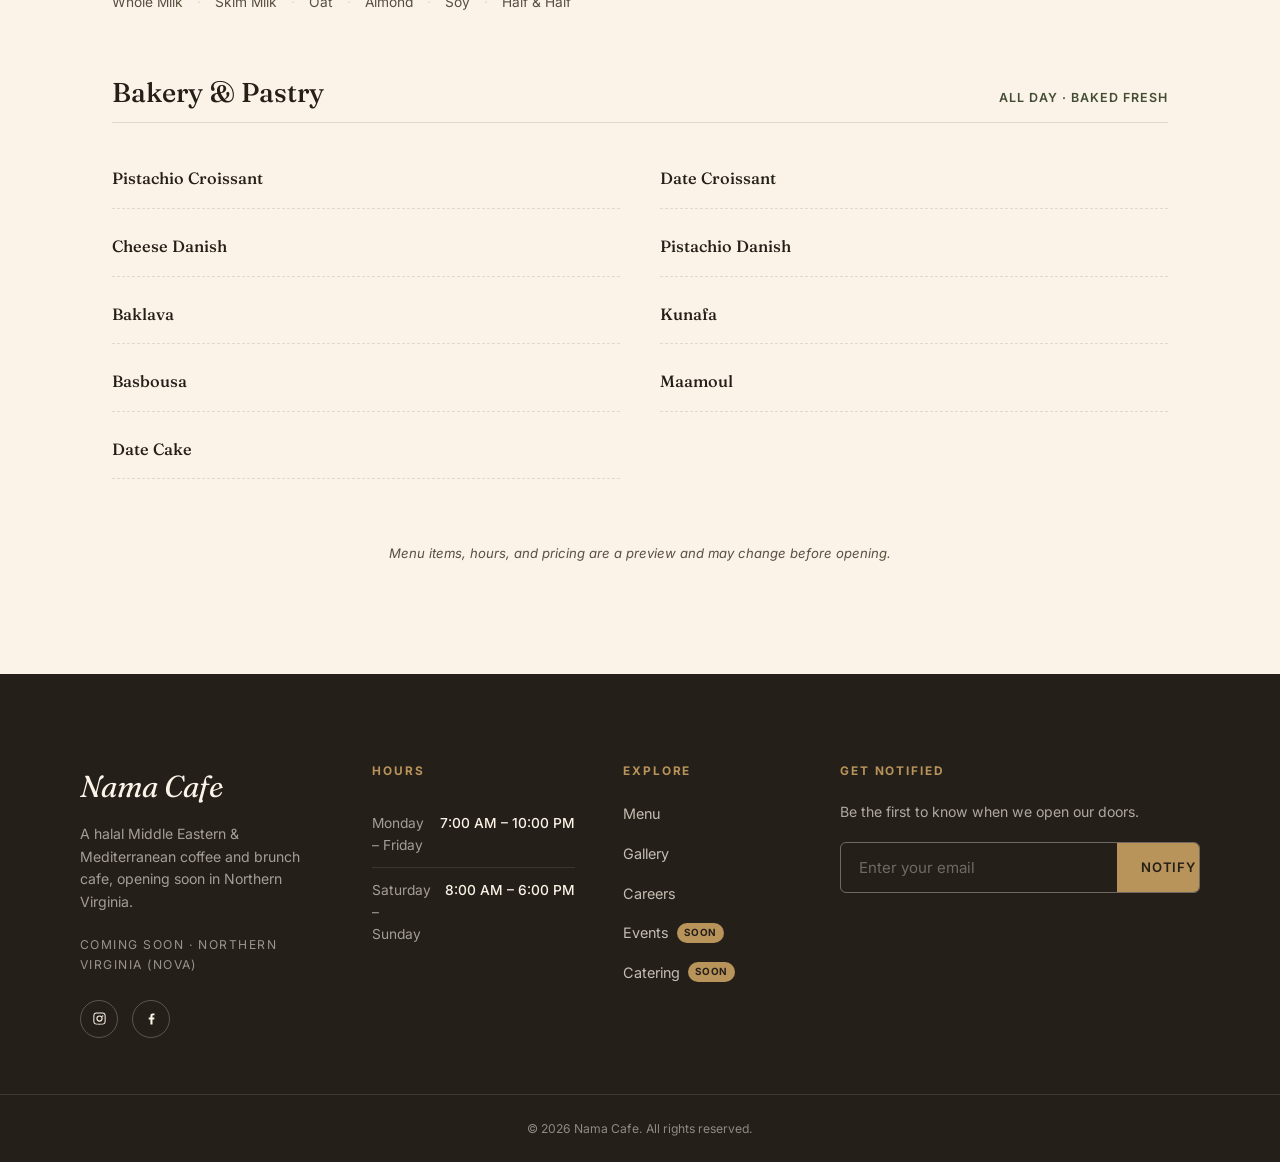
==== commit 9173b270: "Redesign footer with hours, careers, events, catering" ====
--- a/menu.html
+++ b/menu.html
@@ -315,24 +315,48 @@
 <!-- ================= FOOTER ================= -->
 <footer id="contact">
   <div class="container footer-inner">
-    <div class="footer-word">Nama Cafe</div>
-    <div class="footer-location">Coming Soon &middot; Northern Virginia (NOVA)</div>
-
-    <p class="footer-form-note">Be the first to know when we open our doors.</p>
-    <form class="notify-form" id="notifyFormFooter">
-      <input type="email" required placeholder="Enter your email" aria-label="Email address">
-      <button type="submit">Notify Me</button>
-    </form>
-    <p class="notify-note" id="notifyNoteFooter"></p>
-
-    <div class="socials">
-      <a href="#" aria-label="Instagram">
-        <svg viewBox="0 0 24 24"><path d="M12 2.2c3.2 0 3.6 0 4.85.07 3.25.15 4.77 1.69 4.92 4.92.06 1.25.07 1.63.07 4.81 0 3.19-.01 3.56-.07 4.81-.15 3.23-1.66 4.77-4.92 4.92-1.25.06-1.63.07-4.85.07-3.2 0-3.6-.01-4.85-.07-3.26-.15-4.77-1.7-4.92-4.92-.06-1.25-.07-1.62-.07-4.81 0-3.18.01-3.56.07-4.81C2.38 3.96 3.9 2.42 7.15 2.27 8.4 2.2 8.8 2.2 12 2.2Zm0 1.8c-3.14 0-3.5.01-4.73.07-2.27.1-3.32 1.17-3.42 3.42-.06 1.23-.07 1.6-.07 4.73 0 3.14.01 3.5.07 4.73.1 2.25 1.15 3.32 3.42 3.42 1.23.06 1.59.07 4.73.07 3.14 0 3.5-.01 4.73-.07 2.26-.1 3.32-1.16 3.42-3.42.06-1.23.07-1.59.07-4.73 0-3.13-.01-3.5-.07-4.73-.1-2.25-1.16-3.32-3.42-3.42C15.5 4.01 15.14 4 12 4Zm0 3.05a5 5 0 1 1 0 10 5 5 0 0 1 0-10Zm0 1.8a3.2 3.2 0 1 0 0 6.4 3.2 3.2 0 0 0 0-6.4Zm5.2-2a1.15 1.15 0 1 1 0 2.3 1.15 1.15 0 0 1 0-2.3Z"/></svg>
-      </a>
-      <a href="#" aria-label="Facebook">
-        <svg viewBox="0 0 24 24"><path d="M13.6 21.6v-8.03h2.7l.4-3.13h-3.1V8.44c0-.9.25-1.52 1.55-1.52h1.66V4.13C15.87 4.06 15 4 13.95 4c-2.2 0-3.7 1.34-3.7 3.8v2.64H7.55v3.13h2.7v8.03h3.35Z"/></svg>
-      </a>
-    </div>
+
+    <div>
+      <a href="index.html" class="footer-word">Nama Cafe</a>
+      <p class="footer-tagline">A halal Middle Eastern &amp; Mediterranean coffee and brunch cafe, opening soon in Northern Virginia.</p>
+      <div class="footer-location">Coming Soon &middot; Northern Virginia (NOVA)</div>
+      <div class="socials">
+        <a href="#" aria-label="Instagram">
+          <svg viewBox="0 0 24 24"><path d="M12 2.2c3.2 0 3.6 0 4.85.07 3.25.15 4.77 1.69 4.92 4.92.06 1.25.07 1.63.07 4.81 0 3.19-.01 3.56-.07 4.81-.15 3.23-1.66 4.77-4.92 4.92-1.25.06-1.63.07-4.85.07-3.2 0-3.6-.01-4.85-.07-3.26-.15-4.77-1.7-4.92-4.92-.06-1.25-.07-1.62-.07-4.81 0-3.18.01-3.56.07-4.81C2.38 3.96 3.9 2.42 7.15 2.27 8.4 2.2 8.8 2.2 12 2.2Zm0 1.8c-3.14 0-3.5.01-4.73.07-2.27.1-3.32 1.17-3.42 3.42-.06 1.23-.07 1.6-.07 4.73 0 3.14.01 3.5.07 4.73.1 2.25 1.15 3.32 3.42 3.42 1.23.06 1.59.07 4.73.07 3.14 0 3.5-.01 4.73-.07 2.26-.1 3.32-1.16 3.42-3.42.06-1.23.07-1.59.07-4.73 0-3.13-.01-3.5-.07-4.73-.1-2.25-1.16-3.32-3.42-3.42C15.5 4.01 15.14 4 12 4Zm0 3.05a5 5 0 1 1 0 10 5 5 0 0 1 0-10Zm0 1.8a3.2 3.2 0 1 0 0 6.4 3.2 3.2 0 0 0 0-6.4Zm5.2-2a1.15 1.15 0 1 1 0 2.3 1.15 1.15 0 0 1 0-2.3Z"/></svg>
+        </a>
+        <a href="#" aria-label="Facebook">
+          <svg viewBox="0 0 24 24"><path d="M13.6 21.6v-8.03h2.7l.4-3.13h-3.1V8.44c0-.9.25-1.52 1.55-1.52h1.66V4.13C15.87 4.06 15 4 13.95 4c-2.2 0-3.7 1.34-3.7 3.8v2.64H7.55v3.13h2.7v8.03h3.35Z"/></svg>
+        </a>
+      </div>
+    </div>
+
+    <div>
+      <div class="footer-col-heading">Hours</div>
+      <div class="hours-row"><span class="days">Monday &ndash; Friday</span><span class="time">7:00 AM &ndash; 10:00 PM</span></div>
+      <div class="hours-row"><span class="days">Saturday &ndash; Sunday</span><span class="time">8:00 AM &ndash; 6:00 PM</span></div>
+    </div>
+
+    <div>
+      <div class="footer-col-heading">Explore</div>
+      <ul class="footer-links">
+        <li><a href="menu.html">Menu</a></li>
+        <li><a href="index.html#gallery">Gallery</a></li>
+        <li><a href="mailto:careers@namacafe.com?subject=Career%20Inquiry">Careers</a></li>
+        <li><a href="#">Events <span class="footer-soon-tag">Soon</span></a></li>
+        <li><a href="#">Catering <span class="footer-soon-tag">Soon</span></a></li>
+      </ul>
+    </div>
+
+    <div>
+      <div class="footer-col-heading">Get Notified</div>
+      <p class="footer-form-note">Be the first to know when we open our doors.</p>
+      <form class="notify-form" id="notifyFormFooter">
+        <input type="email" required placeholder="Enter your email" aria-label="Email address">
+        <button type="submit">Notify Me</button>
+      </form>
+      <p class="notify-note" id="notifyNoteFooter"></p>
+    </div>
+
   </div>
 
   <div class="footer-bottom">
--- a/style.css
+++ b/style.css
@@ -495,36 +495,94 @@
     padding-top:0;
   }
   .footer-inner{
-    padding:80px 0 40px;
-    text-align:center;
-  }
+    padding:88px 0 56px;
+    display:grid;
+    grid-template-columns:1.3fr 0.9fr 0.9fr 1.2fr;
+    gap:48px;
+  }
+  .footer-col-heading{
+    font-family:'Inter', sans-serif;
+    font-size:0.74rem;
+    font-weight:700;
+    letter-spacing:0.16em;
+    text-transform:uppercase;
+    color:var(--gold);
+    margin-bottom:20px;
+  }
+
   .footer-word{
     font-family:'Fraunces', serif;
     font-style:italic;
     font-weight:400;
-    font-size:2rem;
+    font-size:1.9rem;
     color:var(--cream);
-    margin-bottom:10px;
+    margin-bottom:12px;
+    display:inline-block;
+    text-decoration:none;
+  }
+  .footer-tagline{
+    font-size:0.88rem;
+    color:rgba(251,243,231,0.6);
+    max-width:280px;
+    margin-bottom:22px;
   }
   .footer-location{
-    font-size:0.82rem;
-    letter-spacing:0.14em;
-    text-transform:uppercase;
-    color:var(--gold);
-    margin-bottom:36px;
+    font-size:0.76rem;
+    letter-spacing:0.12em;
+    text-transform:uppercase;
+    color:rgba(251,243,231,0.55);
+    margin-bottom:26px;
+  }
+
+  .hours-row{
+    display:flex;
+    justify-content:space-between;
+    gap:14px;
+    padding:11px 0;
+    border-bottom:1px solid rgba(251,243,231,0.1);
+    font-size:0.86rem;
+  }
+  .hours-row:last-child{border-bottom:none;}
+  .hours-row .days{color:rgba(251,243,231,0.6);}
+  .hours-row .time{color:var(--cream); font-weight:500; white-space:nowrap;}
+
+  .footer-links{
+    list-style:none;
+    display:flex;
+    flex-direction:column;
+    gap:14px;
+  }
+  .footer-links a{
+    font-size:0.9rem;
+    color:rgba(251,243,231,0.75);
+    text-decoration:none;
+    transition:color 0.2s ease;
+    display:inline-flex;
+    align-items:center;
+    gap:8px;
+  }
+  .footer-links a:hover{color:var(--gold);}
+  .footer-soon-tag{
+    font-size:0.62rem;
+    font-weight:700;
+    letter-spacing:0.08em;
+    text-transform:uppercase;
+    color:var(--charcoal);
+    background:var(--gold);
+    padding:2px 7px;
+    border-radius:100px;
   }
 
   .footer-form-note{
     color:rgba(251,243,231,0.65);
-    font-size:0.92rem;
-    max-width:420px;
-    margin:0 auto 22px;
+    font-size:0.88rem;
+    max-width:340px;
+    margin-bottom:18px;
   }
 
   footer .notify-form{
     border-color:rgba(251,243,231,0.35);
-    max-width:420px;
-    margin:0 auto;
+    max-width:360px;
   }
   footer .notify-form input[type="email"]{color:var(--cream);}
   footer .notify-form input[type="email"]::placeholder{color:rgba(251,243,231,0.5);}
@@ -538,12 +596,11 @@
 
   .socials{
     display:flex;
-    justify-content:center;
-    gap:20px;
-    margin:44px 0 36px;
+    gap:14px;
+    margin-top:26px;
   }
   .socials a{
-    width:40px;height:40px;
+    width:38px;height:38px;
     border:1px solid rgba(251,243,231,0.25);
     border-radius:50%;
     display:flex;
@@ -553,14 +610,22 @@
     text-decoration:none;
   }
   .socials a:hover{border-color:var(--gold); background:rgba(184,147,90,0.12);}
-  .socials svg{width:16px;height:16px;fill:var(--cream);}
+  .socials svg{width:15px;height:15px;fill:var(--cream);}
 
   .footer-bottom{
     border-top:1px solid rgba(251,243,231,0.12);
-    padding:26px 0;
+    padding:24px 0;
     text-align:center;
     font-size:0.76rem;
     color:rgba(251,243,231,0.5);
+  }
+
+  @media (max-width: 900px){
+    .footer-inner{grid-template-columns:1fr 1fr; row-gap:44px;}
+  }
+  @media (max-width: 560px){
+    .footer-inner{grid-template-columns:1fr; text-align:left;}
+    .footer-tagline{max-width:none;}
   }
 
   /* ---------- RESPONSIVE ---------- */
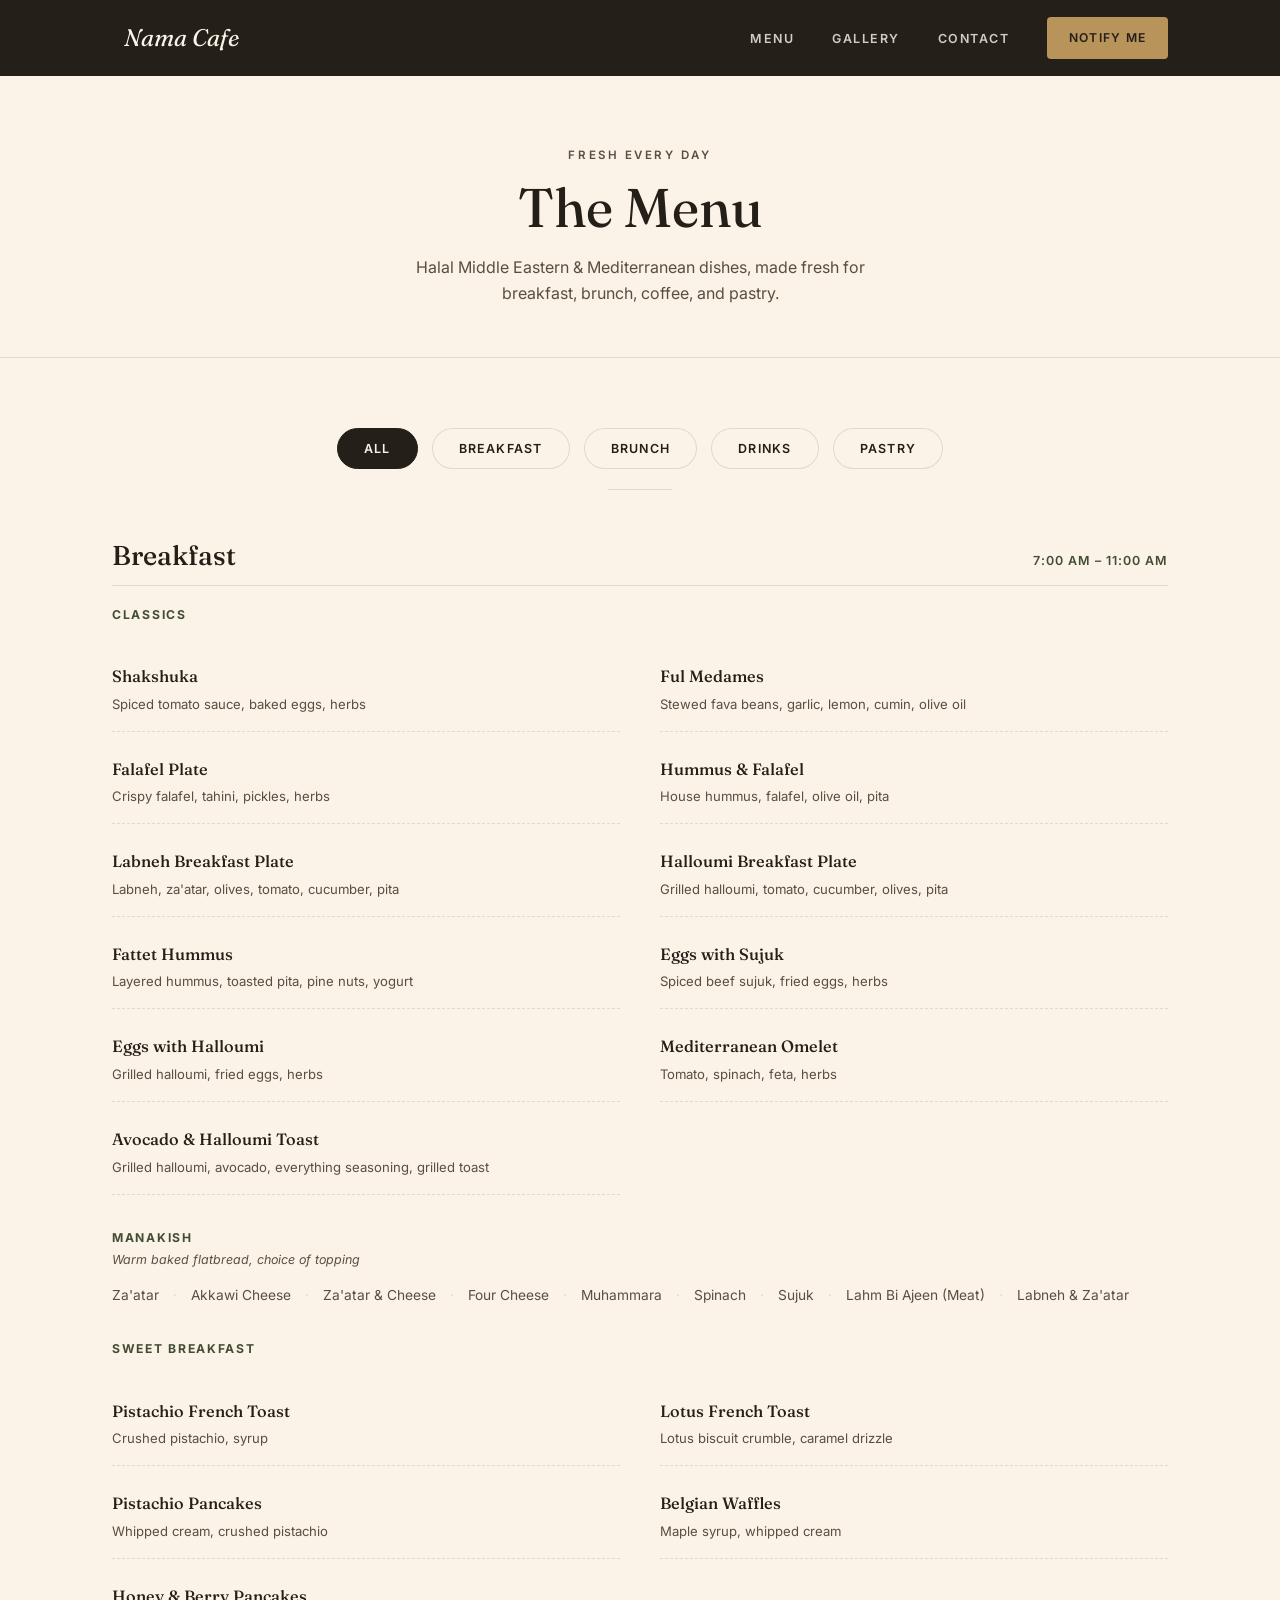
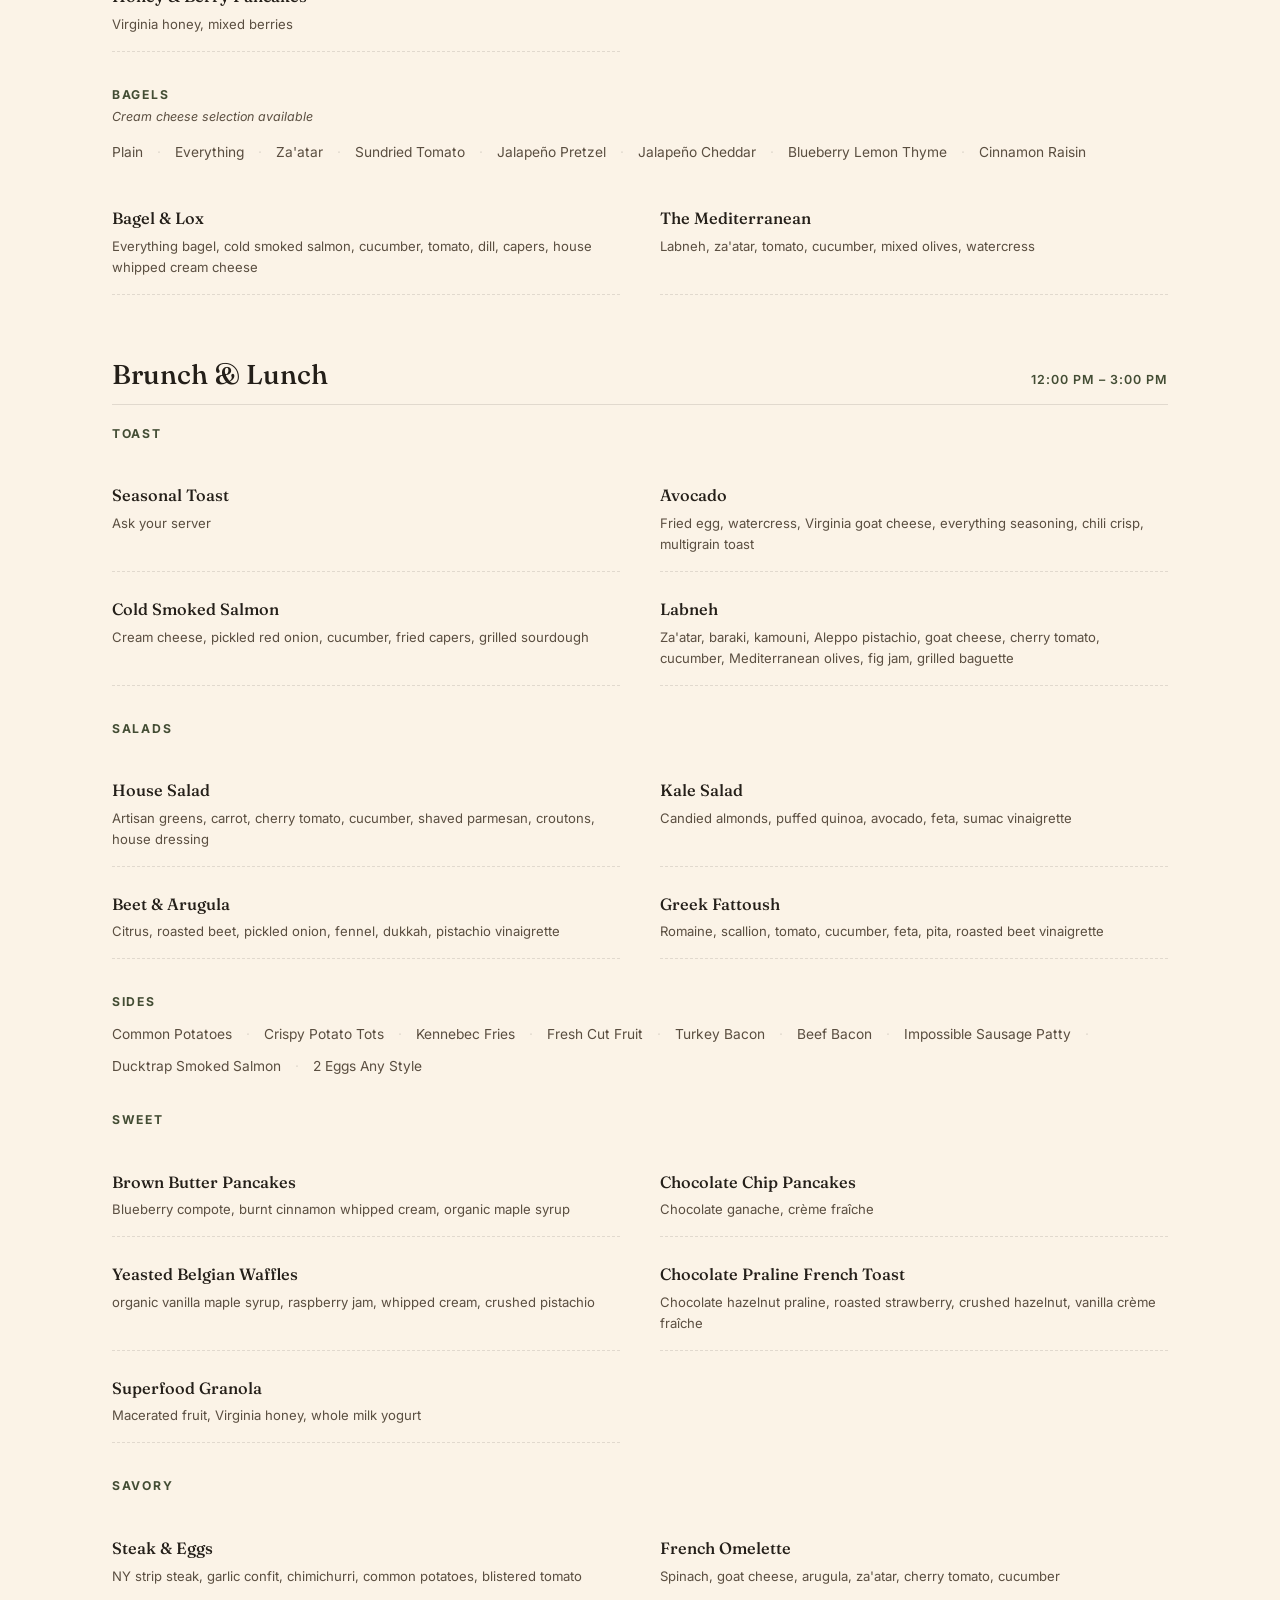
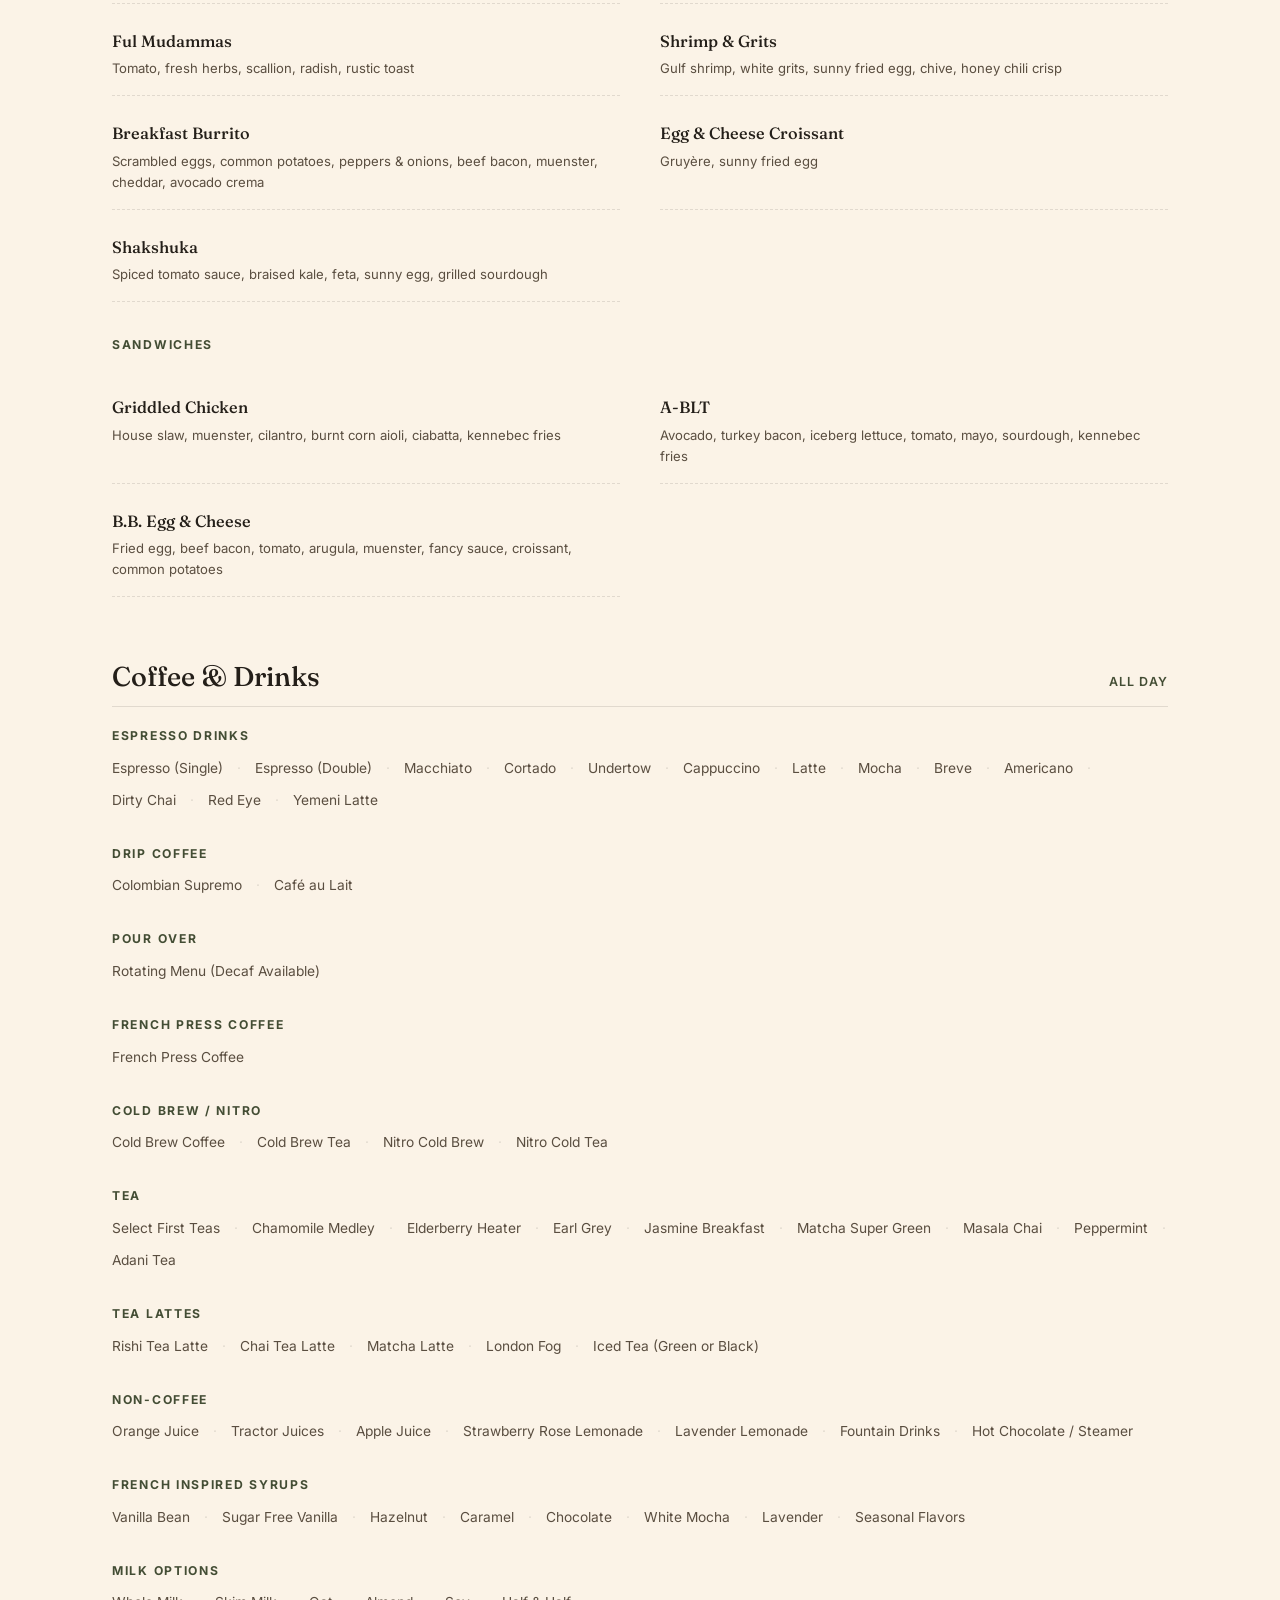
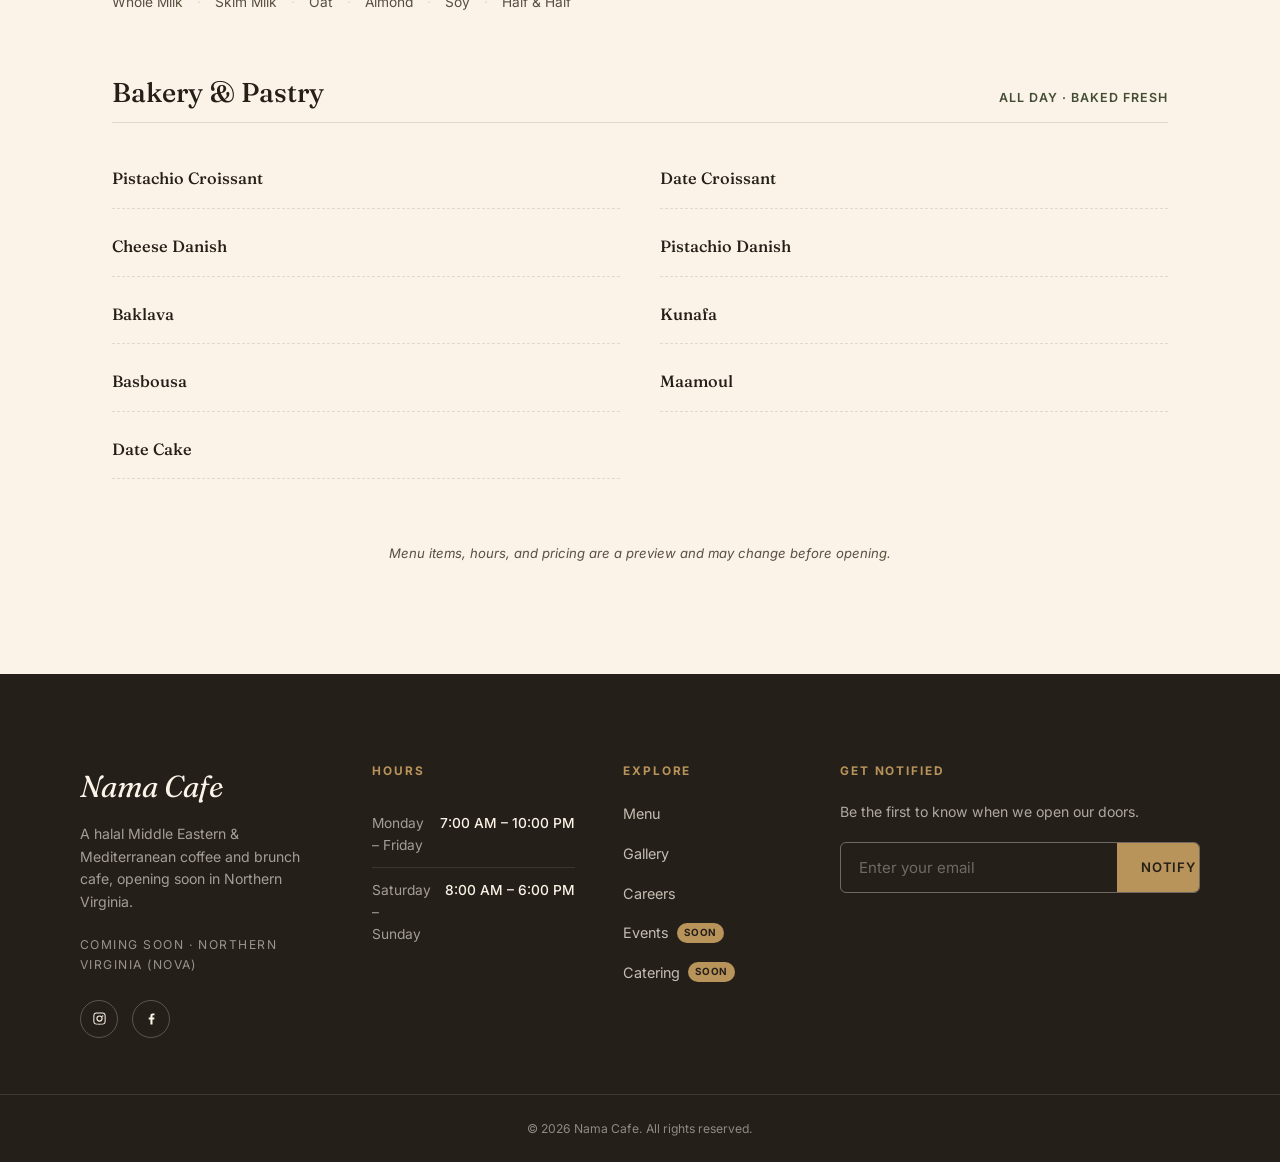
==== commit f2dbd81f: "Add favicon and header logo icon" ====
--- a/menu.html
+++ b/menu.html
@@ -4,6 +4,8 @@
 <meta charset="UTF-8">
 <meta name="viewport" content="width=device-width, initial-scale=1.0">
 <title>Menu | Nama Cafe — Coming Soon to NOVA</title>
+<link rel="icon" type="image/png" href="images/favicon.png">
+<link rel="apple-touch-icon" href="images/apple-touch-icon.png">
 <meta name="description" content="Nama Cafe's halal Middle Eastern & Mediterranean menu — breakfast, brunch, drinks, and fresh-baked pastry.">
 <link rel="preconnect" href="https://fonts.googleapis.com">
 <link rel="preconnect" href="https://fonts.gstatic.com" crossorigin>
@@ -15,7 +17,7 @@
 <!-- ================= HEADER ================= -->
 <header class="site-header">
   <div class="container header-inner">
-    <a href="index.html" class="header-logo">Nama Cafe</a>
+    <a href="index.html" class="header-logo"><img src="images/gallery/logo-icon.jpg" alt="" class="header-logo-icon">Nama Cafe</a>
     <div class="header-right">
       <ul class="nav-links">
         <li><a href="menu.html">Menu</a></li>
--- a/style.css
+++ b/style.css
@@ -90,6 +90,15 @@
     color:var(--cream);
     text-decoration:none;
     white-space:nowrap;
+    display:inline-flex;
+    align-items:center;
+    gap:12px;
+  }
+  .header-logo-icon{
+    height:46px;
+    width:auto;
+    border-radius:3px;
+    flex-shrink:0;
   }
   .nav-links{
     display:flex;
@@ -177,6 +186,7 @@
     .mobile-menu-toggle{display:flex;}
     .header-inner{height:66px;}
     .header-logo{font-size:1.25rem;}
+    .header-logo-icon{height:36px;}
     .hero{min-height:calc(100vh - 66px);}
   }
 
@@ -227,7 +237,7 @@
   }
 
   .hero-logo{
-    width:min(84vw, 460px);
+    width:min(62vw, 340px);
     margin-bottom:6px;
   }
 
